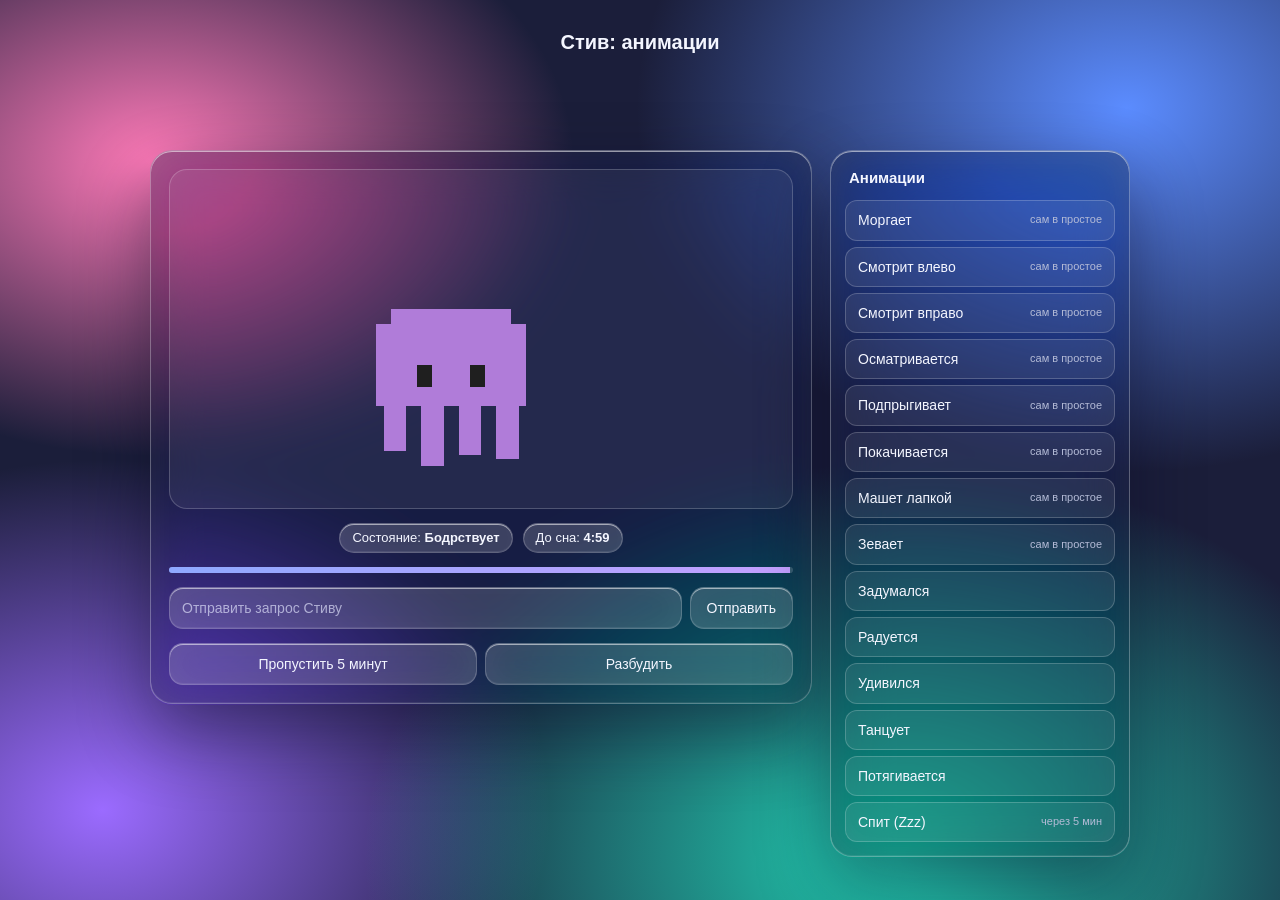
==== mockup/animations.html @ 84d8abc4 "Add Steve animations page (sleep, Zzz, look around, etc.); N/max counters inside fields Co-Authored-" ====
<!doctype html>
<html lang="ru">
<head>
<meta charset="utf-8">
<title>Стив — анимации</title>
<meta name="viewport" content="width=device-width,initial-scale=1">
<style>
  :root{
    --text:#f4f6ff; --muted:#b4bbd6; --accent:#8fa9ff; --accent2:#c4a0ff; --line:rgba(255,255,255,.2);
    --panel:rgba(255,255,255,.08); --panel2:rgba(255,255,255,.14);
    --rim:inset 0 1px 0 rgba(255,255,255,.55), inset 0 -1px 0 rgba(255,255,255,.08), inset 0 0 36px rgba(255,255,255,.05);
  }
  *{box-sizing:border-box;margin:0}
  body{font:14px/1.45 -apple-system,BlinkMacSystemFont,"SF Pro Text",sans-serif;color:var(--text);min-height:100vh;padding:28px 16px;
       display:flex;flex-direction:column;align-items:center;gap:18px;overflow-wrap:break-word;
       background:
         radial-gradient(600px 420px at 12% 18%,#ff7ab8 0,transparent 70%),
         radial-gradient(700px 520px at 88% 12%,#5b8cff 0,transparent 70%),
         radial-gradient(760px 560px at 70% 95%,#22d3b5 0,transparent 70%),
         radial-gradient(640px 500px at 8% 90%,#9b6bff 0,transparent 70%),
         #1b1e3a;background-attachment:fixed}
  h1{font-size:20px}
  .note{color:#e3e6f7;font-size:13px;text-align:center;max-width:720px}
  .layout{width:min(980px,100%);display:grid;grid-template-columns:1fr 300px;gap:18px;align-items:start}
  @media(max-width:860px){.layout{grid-template-columns:1fr}}
  .glass{background:rgba(24,28,52,.4);backdrop-filter:blur(28px) saturate(180%);-webkit-backdrop-filter:blur(28px) saturate(180%);
         border:1px solid rgba(255,255,255,.3);border-radius:22px;box-shadow:0 30px 70px rgba(10,10,40,.45),var(--rim);min-width:0}
  .stage{padding:18px;display:flex;flex-direction:column;align-items:center;gap:14px}
  .scene{width:100%;height:340px;display:grid;place-items:center;border-radius:18px;background:rgba(255,255,255,.06);border:1px solid var(--line);position:relative;overflow:hidden}
  .scene.night{background:rgba(10,12,40,.45)}
  .scene::after{content:"";position:absolute;inset:0;background:rgba(8,10,40,.5);opacity:0;transition:opacity .8s;pointer-events:none}
  .scene.night::after{opacity:1}
  #steve{width:300px;height:315px;cursor:pointer;position:relative;z-index:1;overflow:visible}
  .status{display:flex;gap:10px;align-items:center;flex-wrap:wrap;justify-content:center;font-size:13px}
  .pill{padding:5px 12px;border-radius:999px;background:var(--panel2);border:1px solid var(--line);box-shadow:var(--rim);white-space:nowrap}
  .pill b{font-weight:600}
  .bar{width:100%;height:6px;border-radius:3px;background:rgba(255,255,255,.18);overflow:hidden}
  .bar i{display:block;height:100%;width:100%;background:linear-gradient(90deg,var(--accent),var(--accent2));transition:width .25s linear}
  .req{display:flex;gap:8px;width:100%}
  .req textarea{flex:1;min-width:0;resize:none;height:42px;background:var(--panel2);border:1px solid var(--line);border-radius:14px;box-shadow:var(--rim);
       color:var(--text);font:inherit;padding:10px 12px;line-height:20px;outline:none;scrollbar-width:none}
  .req textarea::placeholder{color:rgba(230,234,255,.65)}
  .btn{height:42px;padding:0 16px;border-radius:14px;background:var(--panel2);color:var(--text);border:1px solid var(--line);box-shadow:var(--rim);
       font:inherit;cursor:pointer;white-space:nowrap;transition:.15s}
  .btn:hover{background:rgba(255,255,255,.3)}
  .row2{display:flex;gap:8px;width:100%;flex-wrap:wrap}
  .row2 .btn{flex:1}
  .list{padding:14px;display:flex;flex-direction:column;gap:6px}
  .list h2{font-size:15px;margin:2px 4px 6px}
  .an{all:unset;box-sizing:border-box;cursor:pointer;padding:9px 12px;border-radius:12px;background:var(--panel);border:1px solid var(--line);
      display:flex;justify-content:space-between;align-items:center;gap:8px;transition:.15s}
  .an:hover{background:var(--panel2)}
  .an.on{border-color:var(--accent);box-shadow:0 0 0 2px rgba(143,169,255,.4)}
  .an small{color:var(--muted);font-size:11px;white-space:nowrap}

  /* ============ Стив: части ============ */
  #steve *{transform-box:fill-box}
  #root{transform-box:view-box}
  #body{transform-box:view-box;transform-origin:64px 104px}
  .eyes{transform-box:view-box}
  .eye{transform-origin:50% 50%;transition:transform .5s steps(3)}
  .leg{transform-origin:50% 0;transition:transform .6s steps(3)}
  .mouth{transform-origin:50% 0;opacity:0}
  .fx{opacity:0}
  .z{opacity:0;transform-origin:50% 100%}
  .sleepy{opacity:0}

  /* постоянное лёгкое покачивание */
  #root{animation:bob 1.8s steps(1,end) infinite}
  @keyframes bob{0%,49%{transform:translateY(0)}50%,100%{transform:translateY(-4px)}}

  /* ============ сон ============ */
  .sleep #root{animation:breathe 3.2s steps(1,end) infinite}
  @keyframes breathe{0%,49%{transform:translateY(9px)}50%,100%{transform:translateY(11px)}}
  .sleep #body{transform:scaleY(.95)}
  .sleep .eye{transform:scaleY(.14)}
  .sleep .leg1{transform:rotate(9deg)}.sleep .leg2{transform:rotate(3deg)}
  .sleep .leg3{transform:rotate(-3deg)}.sleep .leg4{transform:rotate(-9deg)}
  .sleep .z{animation:zfloat 3.6s steps(9,end) infinite}
  .sleep .z2{animation-delay:1.2s}.sleep .z3{animation-delay:2.4s}
  @keyframes zfloat{
    0%{opacity:0;transform:translate(0,0) scale(.55)}
    12%{opacity:1}
    80%{opacity:1}
    100%{opacity:0;transform:translate(34px,-52px) scale(1.5)}
  }

  /* ============ моргание ============ */
  .a-blink .eye{animation:blink .28s steps(1,end) 1}
  @keyframes blink{0%,100%{transform:scaleY(1)}35%,70%{transform:scaleY(.1)}}

  /* ============ взгляд ============ */
  .a-lookl .eyes{animation:lookl 1.8s steps(2,end) 1}
  @keyframes lookl{0%,100%{transform:translate(0,0)}15%,80%{transform:translate(-7px,0)}}
  .a-lookr .eyes{animation:lookr 1.8s steps(2,end) 1}
  @keyframes lookr{0%,100%{transform:translate(0,0)}15%,80%{transform:translate(7px,0)}}
  .a-around .eyes{animation:around 3.6s steps(2,end) 1}
  @keyframes around{
    0%,100%{transform:translate(0,0)}
    10%,28%{transform:translate(-7px,0)}
    38%,56%{transform:translate(7px,0)}
    66%,84%{transform:translate(0,-6px)}
  }

  /* ============ прыжок ============ */
  .a-hop #root{animation:hop 1s steps(1,end) 1}
  .a-hop #body{animation:squash 1s steps(1,end) 1}
  @keyframes hop{0%,100%{transform:translateY(0)}20%{transform:translateY(-10px)}35%{transform:translateY(-22px)}50%{transform:translateY(-10px)}65%,80%{transform:translateY(0)}90%{transform:translateY(-5px)}}
  @keyframes squash{0%,16%{transform:scale(1,1)}17%,19%{transform:scale(1.1,.88)}20%,64%{transform:scale(.95,1.06)}65%,78%{transform:scale(1.1,.88)}79%,100%{transform:scale(1,1)}}

  /* ============ покачивание ============ */
  .a-wiggle #body{animation:wiggle 1.4s steps(1,end) 1}
  @keyframes wiggle{0%,100%{transform:rotate(0)}12%,37%,62%,87%{transform:rotate(-5deg)}25%,50%,75%{transform:rotate(5deg)}}

  /* ============ машет ============ */
  .a-wave .leg4{animation:wave 2.2s steps(1,end) 1}
  .a-wave .eye{transform:scaleY(.55)}
  @keyframes wave{0%,100%{transform:rotate(0)}8%,40%,72%{transform:rotate(-70deg)}24%,56%,88%{transform:rotate(-35deg)}}

  /* ============ зевает ============ */
  .a-yawn #body{animation:yawnbody 2.6s steps(1,end) 1}
  .a-yawn .eye{animation:yawneye 2.6s steps(1,end) 1}
  .a-yawn .mouth{animation:yawnmouth 2.6s steps(1,end) 1}
  @keyframes yawnbody{0%,100%{transform:scale(1,1)}20%{transform:scale(1,1.03)}35%,60%{transform:scale(1.03,1.08)}75%{transform:scale(1,1.02)}}
  @keyframes yawneye{0%,100%{transform:scaleY(1)}20%,80%{transform:scaleY(.15)}}
  @keyframes yawnmouth{0%,18%{opacity:0;transform:scaleY(.3)}20%{opacity:1;transform:scaleY(1.2)}35%,60%{opacity:1;transform:scaleY(3.4)}75%{opacity:1;transform:scaleY(1.2)}85%,100%{opacity:0;transform:scaleY(.3)}}

  /* ============ задумался ============ */
  .a-think .eyes{animation:thinkeyes 2.8s steps(2,end) 1}
  .a-think #body{animation:tilt 2.8s steps(1,end) 1}
  .a-think .dots{opacity:1}
  .a-think .d1{animation:dot 2.8s steps(1,end) 1}
  .a-think .d2{animation:dot2 2.8s steps(1,end) 1}
  .a-think .d3{animation:dot3 2.8s steps(1,end) 1}
  @keyframes thinkeyes{0%,100%{transform:translate(0,0)}12%,88%{transform:translate(-6px,-7px)}}
  @keyframes tilt{0%,100%{transform:rotate(0)}12%,88%{transform:rotate(-3deg)}}
  @keyframes dot{0%,12%{opacity:0}13%,92%{opacity:1}93%,100%{opacity:0}}
  @keyframes dot2{0%,32%{opacity:0}33%,92%{opacity:1}93%,100%{opacity:0}}
  @keyframes dot3{0%,52%{opacity:0}53%,92%{opacity:1}93%,100%{opacity:0}}
  .dots{opacity:0}.dots rect{opacity:0}

  /* ============ радуется ============ */
  .a-happy #root{animation:hop 1s steps(1,end) 2}
  .a-happy #body{animation:squash 1s steps(1,end) 2}
  .a-happy .eye{transform:scaleY(.3)}
  .a-happy .sparks{opacity:1}
  .a-happy .sp{animation:spark .5s steps(1,end) 6}
  .a-happy .sp2{animation-delay:.12s}.a-happy .sp3{animation-delay:.24s}
  @keyframes spark{0%,100%{opacity:0;transform:scale(.6)}30%,70%{opacity:1;transform:scale(1)}}
  .sparks{opacity:0}.sp{transform-origin:50% 50%}

  /* ============ удивился ============ */
  .a-surprise #root{animation:jump 1.8s steps(1,end) 1}
  .a-surprise .eye{transform:scale(1.35)}
  .a-surprise .bang{opacity:1;animation:bang 1.8s steps(1,end) 1}
  .a-surprise .leg1{transform:rotate(-8deg)}.a-surprise .leg4{transform:rotate(8deg)}
  @keyframes jump{0%,100%{transform:translateY(0)}6%{transform:translateY(-12px)}25%{transform:translateY(-4px)}40%,90%{transform:translateY(0)}}
  @keyframes bang{0%{opacity:0}5%,85%{opacity:1}100%{opacity:0}}
  .bang{opacity:0}

  /* ============ танцует ============ */
  .a-dance #root{animation:dance 0.8s steps(1,end) 4}
  .a-dance #body{animation:sway 0.8s steps(1,end) 4}
  .a-dance .leg1,.a-dance .leg3{animation:legA .8s steps(1,end) 4}
  .a-dance .leg2,.a-dance .leg4{animation:legB .8s steps(1,end) 4}
  .a-dance .notes{opacity:1}
  .a-dance .n1{animation:note 1.6s steps(8,end) 2}
  .a-dance .n2{animation:note 1.6s steps(8,end) 2 .8s}
  @keyframes dance{0%,100%{transform:translateY(0)}25%,75%{transform:translateY(-8px)}50%{transform:translateY(0)}}
  @keyframes sway{0%,100%{transform:rotate(-5deg)}50%{transform:rotate(5deg)}}
  @keyframes legA{0%,100%{transform:rotate(14deg)}50%{transform:rotate(-14deg)}}
  @keyframes legB{0%,100%{transform:rotate(-14deg)}50%{transform:rotate(14deg)}}
  @keyframes note{0%{opacity:0;transform:translate(0,0)}15%{opacity:1}85%{opacity:1}100%{opacity:0;transform:translate(16px,-44px)}}
  .notes{opacity:0}.note{opacity:0}

  /* ============ потягивается (пробуждение) ============ */
  .a-stretch #body{animation:stretch 2.2s steps(1,end) 1}
  .a-stretch .mouth{animation:smallyawn 2.2s steps(1,end) 1}
  .a-stretch .leg1{animation:legspread 2.2s steps(1,end) 1}
  .a-stretch .leg4{animation:legspread2 2.2s steps(1,end) 1}
  @keyframes stretch{0%,100%{transform:scale(1,1)}10%,45%{transform:scale(.9,1.16)}55%{transform:scale(1.06,.96)}70%{transform:scale(1,1)}}
  @keyframes smallyawn{0%,40%{opacity:0;transform:scaleY(.3)}45%,65%{opacity:1;transform:scaleY(2.2)}70%,100%{opacity:0}}
  @keyframes legspread{0%,100%{transform:rotate(0)}12%,45%{transform:rotate(-16deg)}}
  @keyframes legspread2{0%,100%{transform:rotate(0)}12%,45%{transform:rotate(16deg)}}

  .zz{transform:scale(1.7);transform-origin:0 100%}
  @media(prefers-reduced-motion:reduce){#root,.sleep #root{animation:none}.sleep .z{animation:none;opacity:.8}}
</style>
</head>
<body>
<h1>Стив: анимации</h1>
<p class="note">Если к Стиву нет запросов 5 минут, он засыпает: закрывает глаза, дышит и пускает буквы Z. Пока бодрствует, он сам иногда моргает,
смотрит по сторонам, подпрыгивает, машет и зевает. Любой запрос будит его. Справа можно запустить каждую анимацию вручную.</p>

<div class="layout">
  <section class="glass stage">
    <div class="scene" id="scene">
      <svg id="steve" viewBox="0 -48 160 168" xmlns="http://www.w3.org/2000/svg" shape-rendering="crispEdges" role="img" aria-label="Стив">
        <g id="root">
          <g id="body">
            <g fill="#B07CD9">
              <rect x="32" y="20" width="64" height="8"/>
              <rect x="24" y="28" width="80" height="44"/>
              <rect class="leg leg1" x="28" y="72" width="12" height="24"/>
              <rect class="leg leg2" x="48" y="72" width="12" height="32"/>
              <rect class="leg leg3" x="68" y="72" width="12" height="26"/>
              <rect class="leg leg4" x="88" y="72" width="12" height="28"/>
            </g>
            <g class="eyes" fill="#1F1F1F">
              <rect class="eye" x="46" y="50" width="8" height="12"/>
              <rect class="eye" x="74" y="50" width="8" height="12"/>
            </g>
            <rect class="mouth" x="58" y="64" width="12" height="4" fill="#1F1F1F"/>
          </g>
        </g>

        <!-- эффекты -->
        <g class="fx" style="opacity:1">
          <!-- Z: пиксельные буквы -->
          <g transform="translate(92 14)"><g class="z z1" fill="#E8DAFF"><g class="zz"><rect x="0" y="0" width="10" height="2"/><rect x="6" y="2" width="2" height="2"/><rect x="4" y="4" width="2" height="2"/><rect x="2" y="6" width="2" height="2"/><rect x="0" y="8" width="10" height="2"/></g></g></g>
          <g transform="translate(92 14)"><g class="z z2" fill="#E8DAFF"><g class="zz"><rect x="0" y="0" width="10" height="2"/><rect x="6" y="2" width="2" height="2"/><rect x="4" y="4" width="2" height="2"/><rect x="2" y="6" width="2" height="2"/><rect x="0" y="8" width="10" height="2"/></g></g></g>
          <g transform="translate(92 14)"><g class="z z3" fill="#E8DAFF"><g class="zz"><rect x="0" y="0" width="10" height="2"/><rect x="6" y="2" width="2" height="2"/><rect x="4" y="4" width="2" height="2"/><rect x="2" y="6" width="2" height="2"/><rect x="0" y="8" width="10" height="2"/></g></g></g>

          <!-- мысли -->
          <g class="dots" fill="#F4F6FF">
            <rect class="d1" x="100" y="10" width="4" height="4"/>
            <rect class="d2" x="108" y="0" width="6" height="6"/>
            <rect class="d3" x="118" y="-14" width="10" height="10"/>
          </g>

          <!-- восклицательный знак -->
          <g class="bang" fill="#FFD95A">
            <rect x="61" y="-22" width="6" height="16"/>
            <rect x="61" y="-2" width="6" height="6"/>
          </g>

          <!-- искры радости -->
          <g class="sparks" fill="#FFF3A8">
            <g class="sp sp1"><rect x="16" y="22" width="2" height="8"/><rect x="13" y="25" width="8" height="2"/></g>
            <g class="sp sp2"><rect x="110" y="14" width="2" height="8"/><rect x="107" y="17" width="8" height="2"/></g>
            <g class="sp sp3"><rect x="114" y="52" width="2" height="6"/><rect x="112" y="54" width="6" height="2"/></g>
          </g>

          <!-- ноты -->
          <g class="notes" fill="#F4F6FF">
            <g transform="translate(104 20)"><g class="note n1"><rect x="0" y="8" width="6" height="6"/><rect x="4" y="0" width="2" height="10"/><rect x="4" y="0" width="8" height="2"/></g></g>
            <g transform="translate(14 24)"><g class="note n2"><rect x="0" y="8" width="6" height="6"/><rect x="4" y="0" width="2" height="10"/><rect x="4" y="0" width="8" height="2"/></g></g>
          </g>
        </g>
      </svg>
    </div>

    <div class="status">
      <span class="pill">Состояние: <b id="st">Бодрствует</b></span>
      <span class="pill">До сна: <b id="timer">5:00</b></span>
    </div>
    <div class="bar"><i id="bar"></i></div>

    <form class="req" id="form">
      <textarea id="inp" placeholder="Отправить запрос Стиву" rows="1"></textarea>
      <button class="btn" type="submit">Отправить</button>
    </form>
    <div class="row2">
      <button class="btn" type="button" id="sleepNow">Пропустить 5 минут</button>
      <button class="btn" type="button" id="wakeNow">Разбудить</button>
    </div>
  </section>

  <aside class="glass list" id="list"><h2>Анимации</h2></aside>
</div>

<script>
const $=s=>document.querySelector(s), $$=s=>[...document.querySelectorAll(s)];
const steve=$('#steve'), scene=$('#scene');

// ---- каталог анимаций: id, название, длительность (мс), играет ли сам в простое ----
const ANIMS=[
  {id:'blink',   n:'Моргает',          ms:300,  auto:true},
  {id:'lookl',   n:'Смотрит влево',    ms:1800, auto:true},
  {id:'lookr',   n:'Смотрит вправо',   ms:1800, auto:true},
  {id:'around',  n:'Осматривается',    ms:3600, auto:true},
  {id:'hop',     n:'Подпрыгивает',     ms:1000, auto:true},
  {id:'wiggle',  n:'Покачивается',     ms:1400, auto:true},
  {id:'wave',    n:'Машет лапкой',     ms:2200, auto:true},
  {id:'yawn',    n:'Зевает',           ms:2600, auto:true},
  {id:'think',   n:'Задумался',        ms:2800},
  {id:'happy',   n:'Радуется',         ms:2000},
  {id:'surprise',n:'Удивился',         ms:1800},
  {id:'dance',   n:'Танцует',          ms:3200},
  {id:'stretch', n:'Потягивается',     ms:2200},
  {id:'sleep',   n:'Спит (Zzz)',       ms:0}
];
const NAMES=Object.fromEntries(ANIMS.map(a=>[a.id,a.n]));
const SLEEP_AFTER=5*60;          // секунд без запросов
let left=SLEEP_AFTER, sleeping=false, current=null, curTimer=null;

// ---- список справа ----
$('#list').insertAdjacentHTML('beforeend',ANIMS.map(a=>
  `<button class="an" type="button" data-a="${a.id}"><span>${a.n}</span><small>${a.id==='sleep'?'через 5 мин':a.auto?'сам в простое':''}</small></button>`).join(''));

function setStatus(){
  $('#st').textContent=sleeping?'Спит':(current?NAMES[current]:'Бодрствует');
  $$('.an').forEach(b=>b.classList.toggle('on',b.dataset.a===(sleeping?'sleep':current)));
}
function clearAnim(){
  clearTimeout(curTimer);
  [...steve.classList].filter(c=>c.startsWith('a-')).forEach(c=>steve.classList.remove(c));
  current=null;
}
function play(id){
  if(id==='sleep'){fallAsleep();return}
  if(sleeping)wakeUp(false);
  clearAnim();
  void steve.getBoundingClientRect();           // перезапуск CSS-анимации
  steve.classList.add('a-'+id);current=id;setStatus();
  const a=ANIMS.find(x=>x.id===id);
  curTimer=setTimeout(()=>{clearAnim();setStatus()},a.ms+60);
}
function fallAsleep(){
  clearAnim();
  steve.classList.add('sleep');scene.classList.add('night');sleeping=true;left=0;setStatus();render();
}
function wakeUp(withStretch=true){
  if(!sleeping)return;
  steve.classList.remove('sleep');scene.classList.remove('night');sleeping=false;
  left=SLEEP_AFTER;
  if(withStretch)play('stretch');else setStatus();
}
// запрос = сброс таймера сна
function activity(){
  if(sleeping)wakeUp(true);
  left=SLEEP_AFTER;render();
}
function render(){
  const s=Math.max(0,Math.ceil(left));
  $('#timer').textContent=sleeping?'спит':`${Math.floor(s/60)}:${String(s%60).padStart(2,'0')}`;
  $('#bar').style.width=(sleeping?0:left/SLEEP_AFTER*100)+'%';
}

// ---- обратный отсчёт до сна ----
setInterval(()=>{
  if(sleeping)return;
  left-=0.25;
  if(left<=0){fallAsleep();return}
  render();
},250);

// ---- сам в простое: случайные занятия каждые несколько секунд ----
const AUTO=ANIMS.filter(a=>a.auto).map(a=>a.id);
const WEIGHT={blink:4,lookl:2,lookr:2,around:2,hop:2,wiggle:2,wave:1,yawn:1};
function pick(){
  const bag=AUTO.flatMap(id=>Array(WEIGHT[id]||1).fill(id));
  return bag[Math.floor(Math.random()*bag.length)];
}
(function director(){
  setTimeout(()=>{
    if(!sleeping&&!current){
      // после 4 минут простоя чаще зевает: скоро спать
      const id=left<60&&Math.random()<.5?'yawn':pick();
      play(id);
    }
    director();
  },2200+Math.random()*3200);
})();

// ---- управление ----
$('#list').addEventListener('click',e=>{
  const b=e.target.closest('.an');if(!b)return;
  const id=b.dataset.a;
  if(id==='sleep'){fallAsleep()}else{if(sleeping)wakeUp(false);left=SLEEP_AFTER;render();play(id)}
});
steve.addEventListener('click',()=>{ if(sleeping){activity()}else{activity();play('surprise')} });
$('#sleepNow').onclick=()=>fallAsleep();
$('#wakeNow').onclick=()=>activity();
const inp=$('#inp');
inp.addEventListener('keydown',e=>{if(e.key==='Enter'&&!e.shiftKey&&!e.isComposing){e.preventDefault();$('#form').requestSubmit()}});
$('#form').onsubmit=e=>{
  e.preventDefault();
  if(!inp.value.trim())return;
  inp.value='';
  const wasSleeping=sleeping;
  activity();
  // запрос: проснулся, подумал, обрадовался
  setTimeout(()=>play('think'),wasSleeping?2300:0);
  setTimeout(()=>play('happy'),(wasSleeping?2300:0)+2900);
};
render();setStatus();
</script>
</body>
</html>
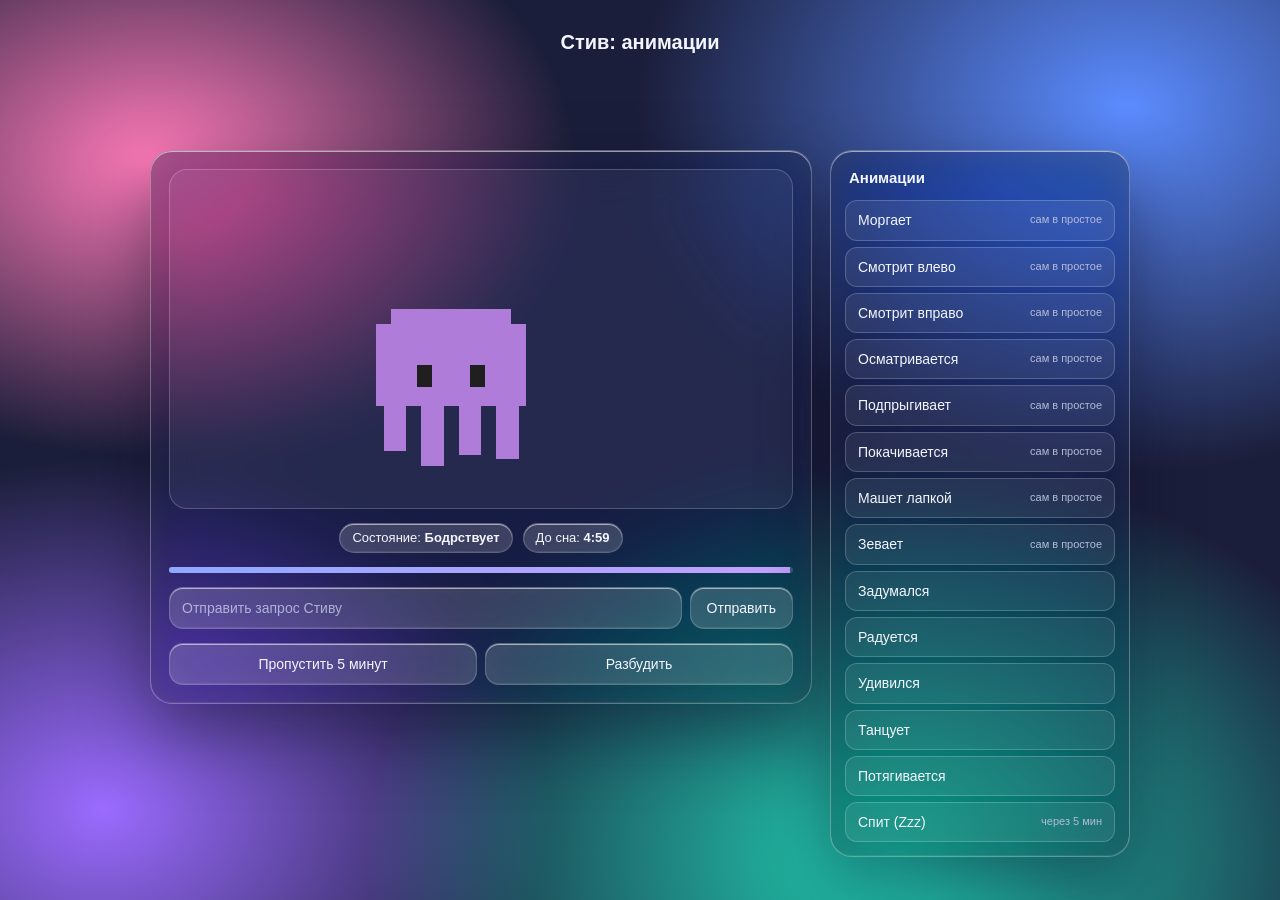
==== commit dcfaf04b: "Idle animations once per 40s; blinking every 3-6s on its own timer Co-Authored-By: Claude Sonnet 5.5" ====
--- a/mockup/animations.html
+++ b/mockup/animations.html
@@ -345,8 +345,15 @@
   render();
 },250);
 
+// моргает чаще остальных анимаций: примерно раз в 3-6 секунд
+let BLINK_EVERY=3000,BLINK_RANGE=3000;
+(function blinker(){
+  setTimeout(()=>{ if(!sleeping&&!current)play('blink'); blinker(); },BLINK_EVERY+Math.random()*BLINK_RANGE);
+})();
+// анимации в простое: раз в 40 секунд (для проверки: ?idle=5, секунд)
+let IDLE_EVERY=(+new URLSearchParams(location.search).get('idle')||40)*1000;
 // ---- сам в простое: случайные занятия каждые несколько секунд ----
-const AUTO=ANIMS.filter(a=>a.auto).map(a=>a.id);
+const AUTO=ANIMS.filter(a=>a.auto&&a.id!=='blink').map(a=>a.id);   // моргание идёт отдельным, более частым таймером
 const WEIGHT={blink:4,lookl:2,lookr:2,around:2,hop:2,wiggle:2,wave:1,yawn:1};
 function pick(){
   const bag=AUTO.flatMap(id=>Array(WEIGHT[id]||1).fill(id));
@@ -360,7 +367,7 @@
       play(id);
     }
     director();
-  },2200+Math.random()*3200);
+  },IDLE_EVERY);
 })();
 
 // ---- управление ----
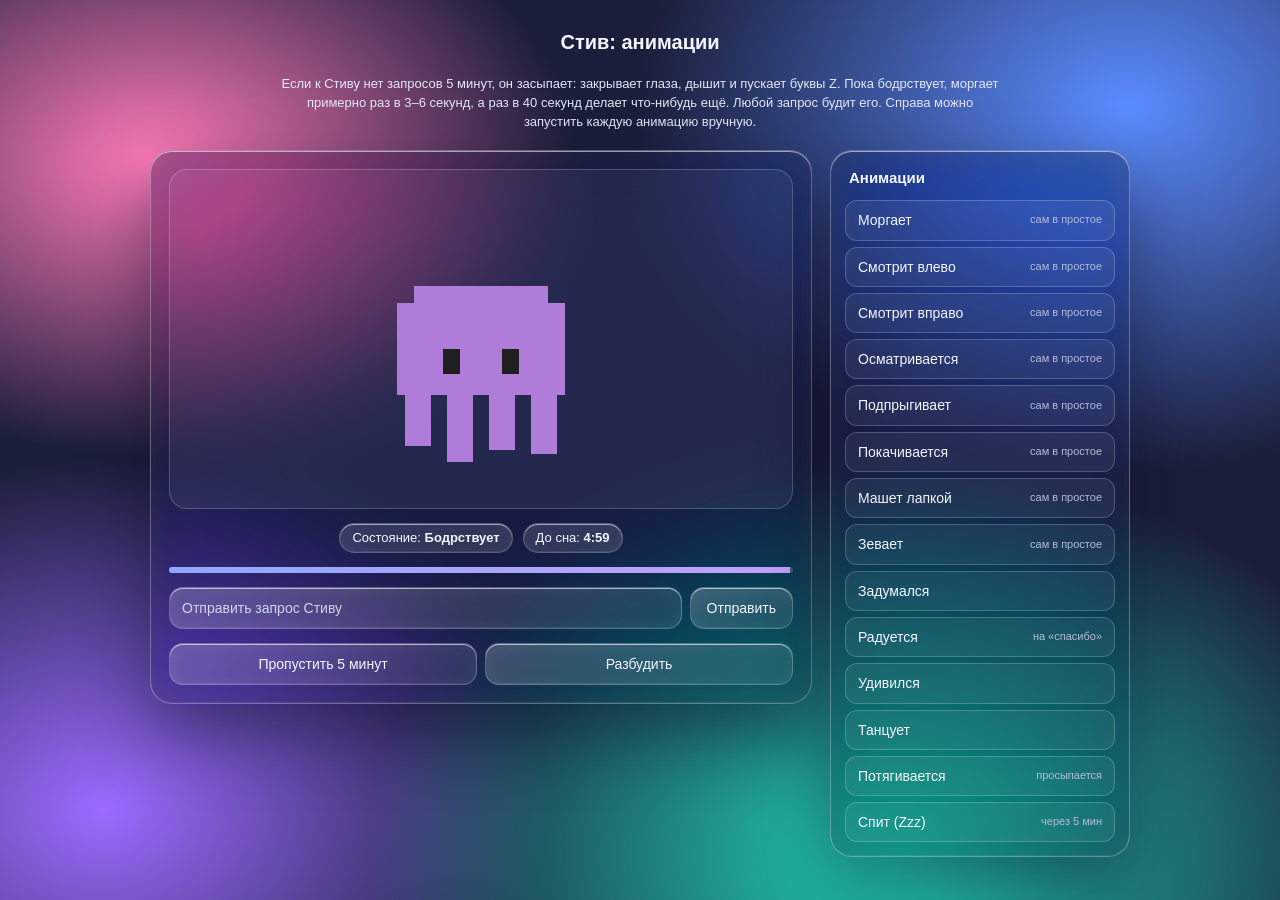
==== commit 3cc25916: "Refactor mockup into modules; working window chrome (drag, resize, close, minimize, zoom, Dock); own" ====
--- a/mockup/animations.html
+++ b/mockup/animations.html
@@ -1,397 +1,56 @@
 <!doctype html>
 <html lang="ru">
 <head>
-<meta charset="utf-8">
-<title>Стив — анимации</title>
-<meta name="viewport" content="width=device-width,initial-scale=1">
-<style>
-  :root{
-    --text:#f4f6ff; --muted:#b4bbd6; --accent:#8fa9ff; --accent2:#c4a0ff; --line:rgba(255,255,255,.2);
-    --panel:rgba(255,255,255,.08); --panel2:rgba(255,255,255,.14);
-    --rim:inset 0 1px 0 rgba(255,255,255,.55), inset 0 -1px 0 rgba(255,255,255,.08), inset 0 0 36px rgba(255,255,255,.05);
-  }
-  *{box-sizing:border-box;margin:0}
-  body{font:14px/1.45 -apple-system,BlinkMacSystemFont,"SF Pro Text",sans-serif;color:var(--text);min-height:100vh;padding:28px 16px;
-       display:flex;flex-direction:column;align-items:center;gap:18px;overflow-wrap:break-word;
-       background:
-         radial-gradient(600px 420px at 12% 18%,#ff7ab8 0,transparent 70%),
-         radial-gradient(700px 520px at 88% 12%,#5b8cff 0,transparent 70%),
-         radial-gradient(760px 560px at 70% 95%,#22d3b5 0,transparent 70%),
-         radial-gradient(640px 500px at 8% 90%,#9b6bff 0,transparent 70%),
-         #1b1e3a;background-attachment:fixed}
-  h1{font-size:20px}
-  .note{color:#e3e6f7;font-size:13px;text-align:center;max-width:720px}
-  .layout{width:min(980px,100%);display:grid;grid-template-columns:1fr 300px;gap:18px;align-items:start}
-  @media(max-width:860px){.layout{grid-template-columns:1fr}}
-  .glass{background:rgba(24,28,52,.4);backdrop-filter:blur(28px) saturate(180%);-webkit-backdrop-filter:blur(28px) saturate(180%);
-         border:1px solid rgba(255,255,255,.3);border-radius:22px;box-shadow:0 30px 70px rgba(10,10,40,.45),var(--rim);min-width:0}
-  .stage{padding:18px;display:flex;flex-direction:column;align-items:center;gap:14px}
-  .scene{width:100%;height:340px;display:grid;place-items:center;border-radius:18px;background:rgba(255,255,255,.06);border:1px solid var(--line);position:relative;overflow:hidden}
-  .scene.night{background:rgba(10,12,40,.45)}
-  .scene::after{content:"";position:absolute;inset:0;background:rgba(8,10,40,.5);opacity:0;transition:opacity .8s;pointer-events:none}
-  .scene.night::after{opacity:1}
-  #steve{width:300px;height:315px;cursor:pointer;position:relative;z-index:1;overflow:visible}
-  .status{display:flex;gap:10px;align-items:center;flex-wrap:wrap;justify-content:center;font-size:13px}
-  .pill{padding:5px 12px;border-radius:999px;background:var(--panel2);border:1px solid var(--line);box-shadow:var(--rim);white-space:nowrap}
-  .pill b{font-weight:600}
-  .bar{width:100%;height:6px;border-radius:3px;background:rgba(255,255,255,.18);overflow:hidden}
-  .bar i{display:block;height:100%;width:100%;background:linear-gradient(90deg,var(--accent),var(--accent2));transition:width .25s linear}
-  .req{display:flex;gap:8px;width:100%}
-  .req textarea{flex:1;min-width:0;resize:none;height:42px;background:var(--panel2);border:1px solid var(--line);border-radius:14px;box-shadow:var(--rim);
-       color:var(--text);font:inherit;padding:10px 12px;line-height:20px;outline:none;scrollbar-width:none}
-  .req textarea::placeholder{color:rgba(230,234,255,.65)}
-  .btn{height:42px;padding:0 16px;border-radius:14px;background:var(--panel2);color:var(--text);border:1px solid var(--line);box-shadow:var(--rim);
-       font:inherit;cursor:pointer;white-space:nowrap;transition:.15s}
-  .btn:hover{background:rgba(255,255,255,.3)}
-  .row2{display:flex;gap:8px;width:100%;flex-wrap:wrap}
-  .row2 .btn{flex:1}
-  .list{padding:14px;display:flex;flex-direction:column;gap:6px}
-  .list h2{font-size:15px;margin:2px 4px 6px}
-  .an{all:unset;box-sizing:border-box;cursor:pointer;padding:9px 12px;border-radius:12px;background:var(--panel);border:1px solid var(--line);
-      display:flex;justify-content:space-between;align-items:center;gap:8px;transition:.15s}
-  .an:hover{background:var(--panel2)}
-  .an.on{border-color:var(--accent);box-shadow:0 0 0 2px rgba(143,169,255,.4)}
-  .an small{color:var(--muted);font-size:11px;white-space:nowrap}
+  <meta charset="utf-8">
+  <meta name="viewport" content="width=device-width, initial-scale=1">
+  <title>Стив — анимации</title>
 
-  /* ============ Стив: части ============ */
-  #steve *{transform-box:fill-box}
-  #root{transform-box:view-box}
-  #body{transform-box:view-box;transform-origin:64px 104px}
-  .eyes{transform-box:view-box}
-  .eye{transform-origin:50% 50%;transition:transform .5s steps(3)}
-  .leg{transform-origin:50% 0;transition:transform .6s steps(3)}
-  .mouth{transform-origin:50% 0;opacity:0}
-  .fx{opacity:0}
-  .z{opacity:0;transform-origin:50% 100%}
-  .sleepy{opacity:0}
-
-  /* постоянное лёгкое покачивание */
-  #root{animation:bob 1.8s steps(1,end) infinite}
-  @keyframes bob{0%,49%{transform:translateY(0)}50%,100%{transform:translateY(-4px)}}
-
-  /* ============ сон ============ */
-  .sleep #root{animation:breathe 3.2s steps(1,end) infinite}
-  @keyframes breathe{0%,49%{transform:translateY(9px)}50%,100%{transform:translateY(11px)}}
-  .sleep #body{transform:scaleY(.95)}
-  .sleep .eye{transform:scaleY(.14)}
-  .sleep .leg1{transform:rotate(9deg)}.sleep .leg2{transform:rotate(3deg)}
-  .sleep .leg3{transform:rotate(-3deg)}.sleep .leg4{transform:rotate(-9deg)}
-  .sleep .z{animation:zfloat 3.6s steps(9,end) infinite}
-  .sleep .z2{animation-delay:1.2s}.sleep .z3{animation-delay:2.4s}
-  @keyframes zfloat{
-    0%{opacity:0;transform:translate(0,0) scale(.55)}
-    12%{opacity:1}
-    80%{opacity:1}
-    100%{opacity:0;transform:translate(34px,-52px) scale(1.5)}
-  }
-
-  /* ============ моргание ============ */
-  .a-blink .eye{animation:blink .28s steps(1,end) 1}
-  @keyframes blink{0%,100%{transform:scaleY(1)}35%,70%{transform:scaleY(.1)}}
-
-  /* ============ взгляд ============ */
-  .a-lookl .eyes{animation:lookl 1.8s steps(2,end) 1}
-  @keyframes lookl{0%,100%{transform:translate(0,0)}15%,80%{transform:translate(-7px,0)}}
-  .a-lookr .eyes{animation:lookr 1.8s steps(2,end) 1}
-  @keyframes lookr{0%,100%{transform:translate(0,0)}15%,80%{transform:translate(7px,0)}}
-  .a-around .eyes{animation:around 3.6s steps(2,end) 1}
-  @keyframes around{
-    0%,100%{transform:translate(0,0)}
-    10%,28%{transform:translate(-7px,0)}
-    38%,56%{transform:translate(7px,0)}
-    66%,84%{transform:translate(0,-6px)}
-  }
-
-  /* ============ прыжок ============ */
-  .a-hop #root{animation:hop 1s steps(1,end) 1}
-  .a-hop #body{animation:squash 1s steps(1,end) 1}
-  @keyframes hop{0%,100%{transform:translateY(0)}20%{transform:translateY(-10px)}35%{transform:translateY(-22px)}50%{transform:translateY(-10px)}65%,80%{transform:translateY(0)}90%{transform:translateY(-5px)}}
-  @keyframes squash{0%,16%{transform:scale(1,1)}17%,19%{transform:scale(1.1,.88)}20%,64%{transform:scale(.95,1.06)}65%,78%{transform:scale(1.1,.88)}79%,100%{transform:scale(1,1)}}
-
-  /* ============ покачивание ============ */
-  .a-wiggle #body{animation:wiggle 1.4s steps(1,end) 1}
-  @keyframes wiggle{0%,100%{transform:rotate(0)}12%,37%,62%,87%{transform:rotate(-5deg)}25%,50%,75%{transform:rotate(5deg)}}
-
-  /* ============ машет ============ */
-  .a-wave .leg4{animation:wave 2.2s steps(1,end) 1}
-  .a-wave .eye{transform:scaleY(.55)}
-  @keyframes wave{0%,100%{transform:rotate(0)}8%,40%,72%{transform:rotate(-70deg)}24%,56%,88%{transform:rotate(-35deg)}}
-
-  /* ============ зевает ============ */
-  .a-yawn #body{animation:yawnbody 2.6s steps(1,end) 1}
-  .a-yawn .eye{animation:yawneye 2.6s steps(1,end) 1}
-  .a-yawn .mouth{animation:yawnmouth 2.6s steps(1,end) 1}
-  @keyframes yawnbody{0%,100%{transform:scale(1,1)}20%{transform:scale(1,1.03)}35%,60%{transform:scale(1.03,1.08)}75%{transform:scale(1,1.02)}}
-  @keyframes yawneye{0%,100%{transform:scaleY(1)}20%,80%{transform:scaleY(.15)}}
-  @keyframes yawnmouth{0%,18%{opacity:0;transform:scaleY(.3)}20%{opacity:1;transform:scaleY(1.2)}35%,60%{opacity:1;transform:scaleY(3.4)}75%{opacity:1;transform:scaleY(1.2)}85%,100%{opacity:0;transform:scaleY(.3)}}
-
-  /* ============ задумался ============ */
-  .a-think .eyes{animation:thinkeyes 2.8s steps(2,end) 1}
-  .a-think #body{animation:tilt 2.8s steps(1,end) 1}
-  .a-think .dots{opacity:1}
-  .a-think .d1{animation:dot 2.8s steps(1,end) 1}
-  .a-think .d2{animation:dot2 2.8s steps(1,end) 1}
-  .a-think .d3{animation:dot3 2.8s steps(1,end) 1}
-  @keyframes thinkeyes{0%,100%{transform:translate(0,0)}12%,88%{transform:translate(-6px,-7px)}}
-  @keyframes tilt{0%,100%{transform:rotate(0)}12%,88%{transform:rotate(-3deg)}}
-  @keyframes dot{0%,12%{opacity:0}13%,92%{opacity:1}93%,100%{opacity:0}}
-  @keyframes dot2{0%,32%{opacity:0}33%,92%{opacity:1}93%,100%{opacity:0}}
-  @keyframes dot3{0%,52%{opacity:0}53%,92%{opacity:1}93%,100%{opacity:0}}
-  .dots{opacity:0}.dots rect{opacity:0}
-
-  /* ============ радуется ============ */
-  .a-happy #root{animation:hop 1s steps(1,end) 2}
-  .a-happy #body{animation:squash 1s steps(1,end) 2}
-  .a-happy .eye{transform:scaleY(.3)}
-  .a-happy .sparks{opacity:1}
-  .a-happy .sp{animation:spark .5s steps(1,end) 6}
-  .a-happy .sp2{animation-delay:.12s}.a-happy .sp3{animation-delay:.24s}
-  @keyframes spark{0%,100%{opacity:0;transform:scale(.6)}30%,70%{opacity:1;transform:scale(1)}}
-  .sparks{opacity:0}.sp{transform-origin:50% 50%}
-
-  /* ============ удивился ============ */
-  .a-surprise #root{animation:jump 1.8s steps(1,end) 1}
-  .a-surprise .eye{transform:scale(1.35)}
-  .a-surprise .bang{opacity:1;animation:bang 1.8s steps(1,end) 1}
-  .a-surprise .leg1{transform:rotate(-8deg)}.a-surprise .leg4{transform:rotate(8deg)}
-  @keyframes jump{0%,100%{transform:translateY(0)}6%{transform:translateY(-12px)}25%{transform:translateY(-4px)}40%,90%{transform:translateY(0)}}
-  @keyframes bang{0%{opacity:0}5%,85%{opacity:1}100%{opacity:0}}
-  .bang{opacity:0}
-
-  /* ============ танцует ============ */
-  .a-dance #root{animation:dance 0.8s steps(1,end) 4}
-  .a-dance #body{animation:sway 0.8s steps(1,end) 4}
-  .a-dance .leg1,.a-dance .leg3{animation:legA .8s steps(1,end) 4}
-  .a-dance .leg2,.a-dance .leg4{animation:legB .8s steps(1,end) 4}
-  .a-dance .notes{opacity:1}
-  .a-dance .n1{animation:note 1.6s steps(8,end) 2}
-  .a-dance .n2{animation:note 1.6s steps(8,end) 2 .8s}
-  @keyframes dance{0%,100%{transform:translateY(0)}25%,75%{transform:translateY(-8px)}50%{transform:translateY(0)}}
-  @keyframes sway{0%,100%{transform:rotate(-5deg)}50%{transform:rotate(5deg)}}
-  @keyframes legA{0%,100%{transform:rotate(14deg)}50%{transform:rotate(-14deg)}}
-  @keyframes legB{0%,100%{transform:rotate(-14deg)}50%{transform:rotate(14deg)}}
-  @keyframes note{0%{opacity:0;transform:translate(0,0)}15%{opacity:1}85%{opacity:1}100%{opacity:0;transform:translate(16px,-44px)}}
-  .notes{opacity:0}.note{opacity:0}
-
-  /* ============ потягивается (пробуждение) ============ */
-  .a-stretch #body{animation:stretch 2.2s steps(1,end) 1}
-  .a-stretch .mouth{animation:smallyawn 2.2s steps(1,end) 1}
-  .a-stretch .leg1{animation:legspread 2.2s steps(1,end) 1}
-  .a-stretch .leg4{animation:legspread2 2.2s steps(1,end) 1}
-  @keyframes stretch{0%,100%{transform:scale(1,1)}10%,45%{transform:scale(.9,1.16)}55%{transform:scale(1.06,.96)}70%{transform:scale(1,1)}}
-  @keyframes smallyawn{0%,40%{opacity:0;transform:scaleY(.3)}45%,65%{opacity:1;transform:scaleY(2.2)}70%,100%{opacity:0}}
-  @keyframes legspread{0%,100%{transform:rotate(0)}12%,45%{transform:rotate(-16deg)}}
-  @keyframes legspread2{0%,100%{transform:rotate(0)}12%,45%{transform:rotate(16deg)}}
-
-  .zz{transform:scale(1.7);transform-origin:0 100%}
-  @media(prefers-reduced-motion:reduce){#root,.sleep #root{animation:none}.sleep .z{animation:none;opacity:.8}}
-</style>
+  <link rel="stylesheet" href="styles/tokens.css">
+  <link rel="stylesheet" href="styles/base.css">
+  <link rel="stylesheet" href="styles/glass.css">
+  <link rel="stylesheet" href="styles/controls.css">
+  <link rel="stylesheet" href="styles/chat.css">
+  <link rel="stylesheet" href="styles/steve.css">
+  <link rel="stylesheet" href="styles/animations.css">
 </head>
 <body>
-<h1>Стив: анимации</h1>
-<p class="note">Если к Стиву нет запросов 5 минут, он засыпает: закрывает глаза, дышит и пускает буквы Z. Пока бодрствует, он сам иногда моргает,
-смотрит по сторонам, подпрыгивает, машет и зевает. Любой запрос будит его. Справа можно запустить каждую анимацию вручную.</p>
+  <main class="gallery scroll-y">
+    <h1 class="gallery-title">Стив: анимации</h1>
+    <p class="gallery-note">
+      Если к Стиву нет запросов 5 минут, он засыпает: закрывает глаза, дышит и пускает буквы Z.
+      Пока бодрствует, моргает примерно раз в 3–6 секунд, а раз в 40 секунд делает что-нибудь ещё.
+      Любой запрос будит его. Справа можно запустить каждую анимацию вручную.
+    </p>
 
-<div class="layout">
-  <section class="glass stage">
-    <div class="scene" id="scene">
-      <svg id="steve" viewBox="0 -48 160 168" xmlns="http://www.w3.org/2000/svg" shape-rendering="crispEdges" role="img" aria-label="Стив">
-        <g id="root">
-          <g id="body">
-            <g fill="#B07CD9">
-              <rect x="32" y="20" width="64" height="8"/>
-              <rect x="24" y="28" width="80" height="44"/>
-              <rect class="leg leg1" x="28" y="72" width="12" height="24"/>
-              <rect class="leg leg2" x="48" y="72" width="12" height="32"/>
-              <rect class="leg leg3" x="68" y="72" width="12" height="26"/>
-              <rect class="leg leg4" x="88" y="72" width="12" height="28"/>
-            </g>
-            <g class="eyes" fill="#1F1F1F">
-              <rect class="eye" x="46" y="50" width="8" height="12"/>
-              <rect class="eye" x="74" y="50" width="8" height="12"/>
-            </g>
-            <rect class="mouth" x="58" y="64" width="12" height="4" fill="#1F1F1F"/>
-          </g>
-        </g>
+    <div class="gallery-layout">
+      <section class="glass stage">
+        <div class="scene" id="scene"><div class="stage-character" id="stage-character"></div></div>
 
-        <!-- эффекты -->
-        <g class="fx" style="opacity:1">
-          <!-- Z: пиксельные буквы -->
-          <g transform="translate(92 14)"><g class="z z1" fill="#E8DAFF"><g class="zz"><rect x="0" y="0" width="10" height="2"/><rect x="6" y="2" width="2" height="2"/><rect x="4" y="4" width="2" height="2"/><rect x="2" y="6" width="2" height="2"/><rect x="0" y="8" width="10" height="2"/></g></g></g>
-          <g transform="translate(92 14)"><g class="z z2" fill="#E8DAFF"><g class="zz"><rect x="0" y="0" width="10" height="2"/><rect x="6" y="2" width="2" height="2"/><rect x="4" y="4" width="2" height="2"/><rect x="2" y="6" width="2" height="2"/><rect x="0" y="8" width="10" height="2"/></g></g></g>
-          <g transform="translate(92 14)"><g class="z z3" fill="#E8DAFF"><g class="zz"><rect x="0" y="0" width="10" height="2"/><rect x="6" y="2" width="2" height="2"/><rect x="4" y="4" width="2" height="2"/><rect x="2" y="6" width="2" height="2"/><rect x="0" y="8" width="10" height="2"/></g></g></g>
+        <div class="stage-status">
+          <span class="pill">Состояние: <b id="state-name">Бодрствует</b></span>
+          <span class="pill">До сна: <b id="sleep-timer">5:00</b></span>
+        </div>
+        <div class="progress"><i id="sleep-progress"></i></div>
 
-          <!-- мысли -->
-          <g class="dots" fill="#F4F6FF">
-            <rect class="d1" x="100" y="10" width="4" height="4"/>
-            <rect class="d2" x="108" y="0" width="6" height="6"/>
-            <rect class="d3" x="118" y="-14" width="10" height="10"/>
-          </g>
+        <form class="stage-form" id="request-form">
+          <textarea class="composer-input" id="request-input" rows="1" placeholder="Отправить запрос Стиву"></textarea>
+          <button class="btn btn--glass" type="submit">Отправить</button>
+        </form>
+        <div class="stage-actions">
+          <button class="btn btn--glass" id="sleep-now" type="button">Пропустить 5 минут</button>
+          <button class="btn btn--glass" id="wake-now" type="button">Разбудить</button>
+        </div>
+      </section>
 
-          <!-- восклицательный знак -->
-          <g class="bang" fill="#FFD95A">
-            <rect x="61" y="-22" width="6" height="16"/>
-            <rect x="61" y="-2" width="6" height="6"/>
-          </g>
+      <aside class="glass animation-list" id="animation-list">
+        <h2>Анимации</h2>
+      </aside>
+    </div>
+  </main>
 
-          <!-- искры радости -->
-          <g class="sparks" fill="#FFF3A8">
-            <g class="sp sp1"><rect x="16" y="22" width="2" height="8"/><rect x="13" y="25" width="8" height="2"/></g>
-            <g class="sp sp2"><rect x="110" y="14" width="2" height="8"/><rect x="107" y="17" width="8" height="2"/></g>
-            <g class="sp sp3"><rect x="114" y="52" width="2" height="6"/><rect x="112" y="54" width="6" height="2"/></g>
-          </g>
-
-          <!-- ноты -->
-          <g class="notes" fill="#F4F6FF">
-            <g transform="translate(104 20)"><g class="note n1"><rect x="0" y="8" width="6" height="6"/><rect x="4" y="0" width="2" height="10"/><rect x="4" y="0" width="8" height="2"/></g></g>
-            <g transform="translate(14 24)"><g class="note n2"><rect x="0" y="8" width="6" height="6"/><rect x="4" y="0" width="2" height="10"/><rect x="4" y="0" width="8" height="2"/></g></g>
-          </g>
-        </g>
-      </svg>
-    </div>
-
-    <div class="status">
-      <span class="pill">Состояние: <b id="st">Бодрствует</b></span>
-      <span class="pill">До сна: <b id="timer">5:00</b></span>
-    </div>
-    <div class="bar"><i id="bar"></i></div>
-
-    <form class="req" id="form">
-      <textarea id="inp" placeholder="Отправить запрос Стиву" rows="1"></textarea>
-      <button class="btn" type="submit">Отправить</button>
-    </form>
-    <div class="row2">
-      <button class="btn" type="button" id="sleepNow">Пропустить 5 минут</button>
-      <button class="btn" type="button" id="wakeNow">Разбудить</button>
-    </div>
-  </section>
-
-  <aside class="glass list" id="list"><h2>Анимации</h2></aside>
-</div>
-
-<script>
-const $=s=>document.querySelector(s), $$=s=>[...document.querySelectorAll(s)];
-const steve=$('#steve'), scene=$('#scene');
-
-// ---- каталог анимаций: id, название, длительность (мс), играет ли сам в простое ----
-const ANIMS=[
-  {id:'blink',   n:'Моргает',          ms:300,  auto:true},
-  {id:'lookl',   n:'Смотрит влево',    ms:1800, auto:true},
-  {id:'lookr',   n:'Смотрит вправо',   ms:1800, auto:true},
-  {id:'around',  n:'Осматривается',    ms:3600, auto:true},
-  {id:'hop',     n:'Подпрыгивает',     ms:1000, auto:true},
-  {id:'wiggle',  n:'Покачивается',     ms:1400, auto:true},
-  {id:'wave',    n:'Машет лапкой',     ms:2200, auto:true},
-  {id:'yawn',    n:'Зевает',           ms:2600, auto:true},
-  {id:'think',   n:'Задумался',        ms:2800},
-  {id:'happy',   n:'Радуется',         ms:2000},
-  {id:'surprise',n:'Удивился',         ms:1800},
-  {id:'dance',   n:'Танцует',          ms:3200},
-  {id:'stretch', n:'Потягивается',     ms:2200},
-  {id:'sleep',   n:'Спит (Zzz)',       ms:0}
-];
-const NAMES=Object.fromEntries(ANIMS.map(a=>[a.id,a.n]));
-const SLEEP_AFTER=5*60;          // секунд без запросов
-let left=SLEEP_AFTER, sleeping=false, current=null, curTimer=null;
-
-// ---- список справа ----
-$('#list').insertAdjacentHTML('beforeend',ANIMS.map(a=>
-  `<button class="an" type="button" data-a="${a.id}"><span>${a.n}</span><small>${a.id==='sleep'?'через 5 мин':a.auto?'сам в простое':''}</small></button>`).join(''));
-
-function setStatus(){
-  $('#st').textContent=sleeping?'Спит':(current?NAMES[current]:'Бодрствует');
-  $$('.an').forEach(b=>b.classList.toggle('on',b.dataset.a===(sleeping?'sleep':current)));
-}
-function clearAnim(){
-  clearTimeout(curTimer);
-  [...steve.classList].filter(c=>c.startsWith('a-')).forEach(c=>steve.classList.remove(c));
-  current=null;
-}
-function play(id){
-  if(id==='sleep'){fallAsleep();return}
-  if(sleeping)wakeUp(false);
-  clearAnim();
-  void steve.getBoundingClientRect();           // перезапуск CSS-анимации
-  steve.classList.add('a-'+id);current=id;setStatus();
-  const a=ANIMS.find(x=>x.id===id);
-  curTimer=setTimeout(()=>{clearAnim();setStatus()},a.ms+60);
-}
-function fallAsleep(){
-  clearAnim();
-  steve.classList.add('sleep');scene.classList.add('night');sleeping=true;left=0;setStatus();render();
-}
-function wakeUp(withStretch=true){
-  if(!sleeping)return;
-  steve.classList.remove('sleep');scene.classList.remove('night');sleeping=false;
-  left=SLEEP_AFTER;
-  if(withStretch)play('stretch');else setStatus();
-}
-// запрос = сброс таймера сна
-function activity(){
-  if(sleeping)wakeUp(true);
-  left=SLEEP_AFTER;render();
-}
-function render(){
-  const s=Math.max(0,Math.ceil(left));
-  $('#timer').textContent=sleeping?'спит':`${Math.floor(s/60)}:${String(s%60).padStart(2,'0')}`;
-  $('#bar').style.width=(sleeping?0:left/SLEEP_AFTER*100)+'%';
-}
-
-// ---- обратный отсчёт до сна ----
-setInterval(()=>{
-  if(sleeping)return;
-  left-=0.25;
-  if(left<=0){fallAsleep();return}
-  render();
-},250);
-
-// моргает чаще остальных анимаций: примерно раз в 3-6 секунд
-let BLINK_EVERY=3000,BLINK_RANGE=3000;
-(function blinker(){
-  setTimeout(()=>{ if(!sleeping&&!current)play('blink'); blinker(); },BLINK_EVERY+Math.random()*BLINK_RANGE);
-})();
-// анимации в простое: раз в 40 секунд (для проверки: ?idle=5, секунд)
-let IDLE_EVERY=(+new URLSearchParams(location.search).get('idle')||40)*1000;
-// ---- сам в простое: случайные занятия каждые несколько секунд ----
-const AUTO=ANIMS.filter(a=>a.auto&&a.id!=='blink').map(a=>a.id);   // моргание идёт отдельным, более частым таймером
-const WEIGHT={blink:4,lookl:2,lookr:2,around:2,hop:2,wiggle:2,wave:1,yawn:1};
-function pick(){
-  const bag=AUTO.flatMap(id=>Array(WEIGHT[id]||1).fill(id));
-  return bag[Math.floor(Math.random()*bag.length)];
-}
-(function director(){
-  setTimeout(()=>{
-    if(!sleeping&&!current){
-      // после 4 минут простоя чаще зевает: скоро спать
-      const id=left<60&&Math.random()<.5?'yawn':pick();
-      play(id);
-    }
-    director();
-  },IDLE_EVERY);
-})();
-
-// ---- управление ----
-$('#list').addEventListener('click',e=>{
-  const b=e.target.closest('.an');if(!b)return;
-  const id=b.dataset.a;
-  if(id==='sleep'){fallAsleep()}else{if(sleeping)wakeUp(false);left=SLEEP_AFTER;render();play(id)}
-});
-steve.addEventListener('click',()=>{ if(sleeping){activity()}else{activity();play('surprise')} });
-$('#sleepNow').onclick=()=>fallAsleep();
-$('#wakeNow').onclick=()=>activity();
-const inp=$('#inp');
-inp.addEventListener('keydown',e=>{if(e.key==='Enter'&&!e.shiftKey&&!e.isComposing){e.preventDefault();$('#form').requestSubmit()}});
-$('#form').onsubmit=e=>{
-  e.preventDefault();
-  if(!inp.value.trim())return;
-  inp.value='';
-  const wasSleeping=sleeping;
-  activity();
-  // запрос: проснулся, подумал, обрадовался
-  setTimeout(()=>play('think'),wasSleeping?2300:0);
-  setTimeout(()=>play('happy'),(wasSleeping?2300:0)+2900);
-};
-render();setStatus();
-</script>
+  <script src="scripts/dom.js"></script>
+  <script src="scripts/character.js"></script>
+  <script src="scripts/idle.js"></script>
+  <script src="scripts/animations-page.js"></script>
 </body>
 </html>
--- a/mockup/styles/tokens.css
+++ b/mockup/styles/tokens.css
@@ -0,0 +1,40 @@
+/*
+ * Токены оформления: цвета, радиусы, стекло.
+ * Прозрачность всех стеклянных поверхностей задаётся одной переменной --glass-alpha,
+ * её меняет ползунок «Прозрачность Liquid Glass» в настройках.
+ */
+:root {
+  --glass-alpha: 0.39;
+  --glass-blur: 28px;
+
+  --surface: rgba(24, 28, 52, var(--glass-alpha));
+  --fill-1: rgba(255, 255, 255, calc(var(--glass-alpha) * 0.16));
+  --fill-2: rgba(255, 255, 255, calc(var(--glass-alpha) * 0.26));
+  --line: rgba(255, 255, 255, 0.2);
+
+  --text: #f4f6ff;
+  --text-muted: #b4bbd6;
+  --accent: #8fa9ff;
+  --accent-2: #c4a0ff;
+  --ok: #6ee7a0;
+  --warn: #fbbf24;
+  --danger: #ff5f57;
+
+  /* внутренний свет по краям стекла */
+  --rim: inset 0 1px 0 rgba(255, 255, 255, 0.55), inset 0 -1px 0 rgba(255, 255, 255, 0.08),
+    inset 0 0 36px rgba(255, 255, 255, 0.05);
+  --control-fill: linear-gradient(160deg, rgba(255, 255, 255, 0.2), rgba(255, 255, 255, 0.07));
+  --control-rim: inset 0 1px 0 rgba(255, 255, 255, 0.6), inset 0 -1px 0 rgba(255, 255, 255, 0.08),
+    inset 0 0 18px rgba(255, 255, 255, 0.05);
+  --plate-fill: linear-gradient(160deg, rgba(255, 255, 255, 0.14), rgba(255, 255, 255, 0.05));
+  --plate-rim: inset 0 1px 0 rgba(255, 255, 255, 0.4), inset 0 0 22px rgba(255, 255, 255, 0.04);
+  --shadow-float: 0 30px 70px rgba(10, 10, 40, 0.45);
+  --hover-fill: rgba(255, 255, 255, 0.3);
+
+  --radius-window: 22px;
+  --radius-plate: 16px;
+  --radius-control: 14px;
+
+  --menubar-height: 28px;
+  --font: -apple-system, BlinkMacSystemFont, 'SF Pro Text', sans-serif;
+}
--- a/mockup/styles/base.css
+++ b/mockup/styles/base.css
@@ -0,0 +1,100 @@
+/* Сброс, типографика и рабочий стол, на котором лежат окна. */
+*,
+*::before,
+*::after {
+  box-sizing: border-box;
+  margin: 0;
+}
+
+html,
+body {
+  height: 100%;
+}
+
+body {
+  overflow: hidden;
+  font: 14px/1.45 var(--font);
+  color: var(--text);
+  overflow-wrap: break-word;
+  background:
+    radial-gradient(600px 420px at 12% 18%, #ff7ab8 0, transparent 70%),
+    radial-gradient(700px 520px at 88% 12%, #5b8cff 0, transparent 70%),
+    radial-gradient(760px 560px at 70% 95%, #22d3b5 0, transparent 70%),
+    radial-gradient(640px 500px at 8% 90%, #9b6bff 0, transparent 70%),
+    #1b1e3a;
+  background-attachment: fixed;
+}
+
+button {
+  font: inherit;
+  color: inherit;
+  cursor: pointer;
+}
+
+button:disabled {
+  cursor: default;
+}
+
+input,
+textarea,
+select {
+  font: inherit;
+  color: inherit;
+}
+
+::placeholder {
+  color: rgba(244, 246, 255, 0.8);
+}
+
+:focus-visible {
+  outline: 2px solid var(--accent);
+  outline-offset: 2px;
+}
+
+h1,
+h2,
+h3 {
+  font-size: inherit;
+  font-weight: 600;
+}
+
+/* Иконки: размер задаётся здесь, цвет берётся из текста */
+.icon {
+  display: block;
+  flex: none;
+  width: 18px;
+  height: 18px;
+  fill: none;
+  stroke: currentColor;
+  stroke-width: 1.8;
+  stroke-linecap: round;
+  stroke-linejoin: round;
+}
+
+/* Прокручиваемые блоки без полос и без горизонтального скролла */
+.scroll-y {
+  overflow-x: hidden;
+  overflow-y: auto;
+  scrollbar-width: none;
+}
+
+.scroll-y::-webkit-scrollbar {
+  display: none;
+}
+
+.sr-only {
+  position: absolute;
+  width: 1px;
+  height: 1px;
+  overflow: hidden;
+  clip: rect(0 0 0 0);
+}
+
+@media (prefers-reduced-motion: reduce) {
+  *,
+  *::before,
+  *::after {
+    animation-duration: 0.001s !important;
+    transition-duration: 0.001s !important;
+  }
+}
--- a/mockup/styles/glass.css
+++ b/mockup/styles/glass.css
@@ -0,0 +1,42 @@
+/*
+ * Liquid Glass: общие поверхности.
+ *  .glass           — крупная поверхность (окно, всплывающее окно)
+ *  .glass-specular  — блик по диагонали, как на настоящем стекле
+ *  .glass-control   — кнопка или поле ввода поверх поверхности
+ * Стекло используется только для слоя управления, контент рисуется поверх него без стекла.
+ */
+.glass {
+  background: var(--surface);
+  border: 1px solid rgba(255, 255, 255, 0.3);
+  box-shadow: var(--shadow-float), var(--rim);
+  -webkit-backdrop-filter: blur(var(--glass-blur)) saturate(180%);
+  backdrop-filter: blur(var(--glass-blur)) saturate(180%);
+}
+
+.glass-specular::before {
+  content: '';
+  position: absolute;
+  inset: 0;
+  z-index: 4;
+  border-radius: inherit;
+  pointer-events: none;
+  background: linear-gradient(
+    135deg,
+    rgba(255, 255, 255, 0.28) 0,
+    rgba(255, 255, 255, 0.06) 22%,
+    transparent 45%,
+    transparent 70%,
+    rgba(255, 255, 255, 0.1) 100%
+  );
+}
+
+.glass-control {
+  background: var(--control-fill);
+  border: 1px solid var(--line);
+  box-shadow: var(--control-rim);
+  color: var(--text);
+}
+
+.glass-control:hover:not(:disabled) {
+  background: var(--hover-fill);
+}
--- a/mockup/styles/controls.css
+++ b/mockup/styles/controls.css
@@ -0,0 +1,272 @@
+/* Кнопки, переключатели, поля ввода и ползунок. */
+
+/* ---------- кнопки ---------- */
+.btn {
+  display: inline-flex;
+  align-items: center;
+  justify-content: center;
+  gap: 6px;
+  min-height: 42px;
+  padding: 0 16px;
+  border: 0;
+  border-radius: var(--radius-control);
+  background: linear-gradient(180deg, #b5c6ff, #8fa9ff);
+  color: #0b1230;
+  font-weight: 600;
+  white-space: nowrap;
+  box-shadow: inset 0 1px 0 rgba(255, 255, 255, 0.7);
+}
+
+.btn:disabled {
+  opacity: 0.4;
+}
+
+.btn--glass {
+  border: 1px solid var(--line);
+  background: var(--control-fill);
+  box-shadow: var(--control-rim);
+  color: var(--text);
+  font-weight: 400;
+}
+
+.btn--glass:hover:not(:disabled) {
+  background: var(--hover-fill);
+}
+
+.btn--record {
+  background: linear-gradient(180deg, #ff8f88, var(--danger));
+  color: #fff;
+}
+
+.btn--square {
+  width: 42px;
+  padding: 0;
+}
+
+.rec-dot {
+  width: 9px;
+  height: 9px;
+  border-radius: 50%;
+  background: #fff;
+}
+
+/* ---------- чип: значение настройки, на которое можно нажать ---------- */
+.chip {
+  padding: 6px 10px;
+  border: 1px solid var(--line);
+  border-radius: 10px;
+  background: var(--control-fill);
+  box-shadow: var(--control-rim);
+  color: var(--text);
+  white-space: nowrap;
+}
+
+button.chip {
+  transition: background 0.15s;
+}
+
+button.chip:hover {
+  background: var(--hover-fill);
+}
+
+.chip.is-recording {
+  border-color: var(--accent);
+  box-shadow: 0 0 0 2px rgba(143, 169, 255, 0.45);
+  color: var(--text-muted);
+}
+
+.chip.is-warning {
+  border-color: var(--danger);
+  box-shadow: 0 0 0 2px rgba(255, 95, 87, 0.4);
+  color: var(--text);
+}
+
+.chip--fixed {
+  min-width: 114px;
+  text-align: center;
+}
+
+/* ---------- переключатель ---------- */
+.switch {
+  position: relative;
+  flex: none;
+  width: 40px;
+  height: 24px;
+  padding: 0;
+  border: 0;
+  border-radius: 12px;
+  background: rgba(255, 255, 255, 0.22);
+  box-shadow: inset 0 1px 3px rgba(0, 0, 0, 0.25);
+  transition: background 0.2s;
+}
+
+.switch::after {
+  content: '';
+  position: absolute;
+  top: 2px;
+  left: 2px;
+  width: 20px;
+  height: 20px;
+  border-radius: 50%;
+  background: #fff;
+  box-shadow: 0 1px 3px rgba(0, 0, 0, 0.35);
+  transition: left 0.2s;
+}
+
+.switch[aria-checked='true'] {
+  background: var(--accent);
+}
+
+.switch[aria-checked='true']::after {
+  left: 18px;
+}
+
+/* ---------- поле ввода ---------- */
+.field {
+  width: 100%;
+  padding: 10px 12px;
+  border: 1px solid var(--line);
+  border-radius: var(--radius-control);
+  background: var(--control-fill);
+  box-shadow: var(--control-rim);
+  font-size: 14px;
+  outline: none;
+}
+
+.field:focus {
+  border-color: var(--accent);
+}
+
+.field--large {
+  font-size: 16px;
+}
+
+/* поле со счётчиком символов внутри справа: показывается, пока печатаешь */
+.field-wrap {
+  position: relative;
+}
+
+.field-wrap .field {
+  padding-right: 64px;
+}
+
+.counter {
+  position: absolute;
+  top: 50%;
+  right: 14px;
+  transform: translateY(-50%);
+  font-size: 12px;
+  line-height: 1;
+  color: var(--text-muted);
+  font-variant-numeric: tabular-nums;
+  white-space: nowrap;
+  pointer-events: none;
+  opacity: 0;
+  transition: opacity 0.12s;
+}
+
+.field-wrap:focus-within .counter {
+  opacity: 1;
+}
+
+.counter.is-low {
+  color: #ffb4a8;
+}
+
+/* ---------- выпадающий список ---------- */
+.select {
+  padding: 6px 10px;
+  border: 1px solid var(--line);
+  border-radius: 10px;
+  background: var(--control-fill);
+  box-shadow: var(--control-rim);
+  color: var(--text);
+}
+
+.select option {
+  color: #111;
+}
+
+/* ---------- ползунок прозрачности ---------- */
+/*
+ * Шкала идёт от начала до конца, заливка растёт слева направо.
+ * Бегунок только украшает: его середина стоит на конце заливки, на краях он выходит за шкалу.
+ */
+.slider {
+  --value: 0.6;
+  position: relative;
+  flex: none;
+  width: 96px;
+  height: 30px;
+  margin: 0 8px 0 12px;
+  outline: none;
+  cursor: pointer;
+  touch-action: none;
+}
+
+.slider-track,
+.slider-fill {
+  position: absolute;
+  top: 50%;
+  height: 12px;
+  border-radius: 999px;
+  transform: translateY(-50%);
+}
+
+.slider-track {
+  left: 0;
+  right: 0;
+  border: 1px solid rgba(255, 255, 255, 0.34);
+  background: rgba(255, 255, 255, 0.14);
+  box-shadow: inset 0 2px 3px rgba(10, 10, 50, 0.35), inset 0 -1px 0 rgba(255, 255, 255, 0.18);
+}
+
+.slider-fill {
+  left: 0;
+  width: calc(100% * var(--value));
+  border: 1px solid rgba(255, 255, 255, 0.4);
+  background: linear-gradient(90deg, rgba(190, 208, 255, 0.78), rgba(255, 255, 255, 0.85));
+  box-shadow: inset 0 1px 0 rgba(255, 255, 255, 0.7);
+}
+
+.slider.is-empty .slider-fill {
+  opacity: 0;
+}
+
+.slider-thumb {
+  position: absolute;
+  top: 50%;
+  left: calc(100% * var(--value) - 19px);
+  width: 38px;
+  height: 26px;
+  border: 1px solid rgba(255, 255, 255, 0.85);
+  border-radius: 999px;
+  background: linear-gradient(
+    180deg,
+    rgba(255, 255, 255, 0.6) 0,
+    rgba(255, 255, 255, 0.2) 48%,
+    rgba(255, 255, 255, 0.1) 52%,
+    rgba(255, 255, 255, 0.34) 100%
+  );
+  box-shadow: 0 4px 12px rgba(10, 10, 50, 0.4), inset 0 1.5px 0 rgba(255, 255, 255, 0.95),
+    inset 0 -2px 5px rgba(255, 255, 255, 0.28), inset 0 0 10px rgba(255, 255, 255, 0.18);
+  -webkit-backdrop-filter: blur(8px) saturate(180%);
+  backdrop-filter: blur(8px) saturate(180%);
+  transform: translateY(-50%);
+  transition: transform 0.12s;
+}
+
+.slider:active .slider-thumb {
+  transform: translateY(-50%) scale(1.06);
+}
+
+.slider:focus-visible .slider-thumb {
+  box-shadow: 0 0 0 3px rgba(143, 169, 255, 0.65), 0 4px 12px rgba(10, 10, 50, 0.4);
+}
+
+.slider-value {
+  min-width: 44px;
+  font-weight: 600;
+  text-align: right;
+  font-variant-numeric: tabular-nums;
+}
--- a/mockup/styles/chat.css
+++ b/mockup/styles/chat.css
@@ -0,0 +1,157 @@
+/* Экран диалога: Стив, статус, сообщения, строка ввода. */
+.view {
+  display: none;
+  flex: 1;
+  flex-direction: column;
+  min-width: 0;
+  overflow-x: hidden;
+}
+
+.view.is-active {
+  display: flex;
+}
+
+.hero {
+  display: flex;
+  flex-direction: column;
+  align-items: center;
+  gap: 10px;
+  padding: 22px 0 8px;
+}
+
+/*
+ * Пока Стив слушает, от него расходятся пиксельные квадраты: два кольца с срезанными углами,
+ * центр которых совпадает с центром тела Стива. Сам Стив при этом не двигается.
+ */
+.orb {
+  position: relative;
+  flex: none;
+  width: 112px;
+  height: 112px;
+  cursor: pointer;
+}
+
+.orb::before,
+.orb::after {
+  content: '';
+  position: absolute;
+  top: 61%; /* центр тела Стива внутри рамки */
+  left: 50%;
+  width: 62%;
+  height: 62%;
+  border: 3px solid var(--accent-2);
+  opacity: 0;
+  pointer-events: none;
+  transform: translate(-50%, -50%) scale(0.6);
+  /* срезанные углы: «пиксельный» квадрат вместо гладкого */
+  clip-path: polygon(
+    4px 0, calc(100% - 4px) 0, calc(100% - 4px) 4px, 100% 4px,
+    100% calc(100% - 4px), calc(100% - 4px) calc(100% - 4px), calc(100% - 4px) 100%, 4px 100%,
+    4px calc(100% - 4px), 0 calc(100% - 4px), 0 4px, 4px 4px
+  );
+}
+
+.orb.is-listening::before,
+.orb.is-listening::after {
+  animation: orb-ripple 1.6s steps(5) infinite;
+}
+
+.orb.is-listening::after {
+  animation-delay: 0.8s;
+}
+
+@keyframes orb-ripple {
+  0% { opacity: 0.9; transform: translate(-50%, -50%) scale(0.6); }
+  100% { opacity: 0; transform: translate(-50%, -50%) scale(1.6); }
+}
+
+.orb .character {
+  width: 100%;
+  height: 100%;
+}
+
+.status-label {
+  height: 18px;
+  padding: 0 12px;
+  font-size: 13px;
+  text-align: center;
+  color: var(--text-muted);
+}
+
+/* ---------- сообщения ---------- */
+.messages {
+  display: flex;
+  flex: 1;
+  flex-direction: column;
+  gap: 10px;
+  padding: 18px 22px;
+  -webkit-mask-image: linear-gradient(to bottom, transparent 0, #000 18px, #000 calc(100% - 18px), transparent 100%);
+  mask-image: linear-gradient(to bottom, transparent 0, #000 18px, #000 calc(100% - 18px), transparent 100%);
+}
+
+.msg {
+  align-self: flex-start;
+  width: fit-content;
+  max-width: min(92%, 520px);
+  padding: 10px 14px;
+  border: 1px solid var(--line);
+  border-radius: 18px;
+  background: var(--fill-2);
+  box-shadow: var(--rim);
+  white-space: pre-wrap;
+  overflow-wrap: anywhere;
+}
+
+.msg.is-user {
+  align-self: flex-end;
+  background: rgba(143, 169, 255, 0.38);
+}
+
+/* строка с выполненной командой под текстом ответа */
+.msg-tool {
+  display: block;
+  margin-top: 6px;
+  font: 12px/1.35 ui-monospace, Menlo, monospace;
+  color: var(--ok);
+  white-space: normal;
+  overflow-wrap: anywhere;
+}
+
+.hide-tools .msg-tool {
+  display: none;
+}
+
+/* ---------- строка ввода ---------- */
+.composer {
+  display: flex;
+  flex: none;
+  align-items: flex-end;
+  gap: 8px;
+  padding: 10px 14px 14px;
+}
+
+.composer-input {
+  display: block;
+  flex: 1;
+  min-width: 0;
+  height: 42px;
+  max-height: 124px;
+  padding: 10px 12px;
+  border: 1px solid var(--line);
+  border-radius: var(--radius-control);
+  background: var(--control-fill);
+  box-shadow: var(--control-rim);
+  line-height: 20px;
+  outline: none;
+  resize: none;
+  overflow-y: auto;
+  scrollbar-width: none;
+}
+
+.composer-input::-webkit-scrollbar {
+  display: none;
+}
+
+.composer-input:focus {
+  border-color: var(--accent);
+}
--- a/mockup/styles/steve.css
+++ b/mockup/styles/steve.css
@@ -0,0 +1,365 @@
+/*
+ * Стив: пиксельный осьминог и все его анимации.
+ * Анимация включается атрибутом data-anim на <svg class="steve">, сон — классом .is-asleep,
+ * «держится, пока состояние активно» — классом .is-loop.
+ * Движение ступенчатое (steps), чтобы сохранить пиксельный стиль.
+ */
+.character {
+  display: block;
+}
+
+.steve {
+  display: block;
+  width: 100%;
+  height: 100%;
+  overflow: visible;
+}
+
+.steve * {
+  transform-box: fill-box;
+}
+
+.steve-root {
+  transform-box: view-box;
+  animation: bob 1.8s steps(1, end) infinite;
+}
+
+.steve-body {
+  transform-box: view-box;
+  transform-origin: 64px 104px;
+}
+
+.steve-eyes {
+  transform-box: view-box;
+}
+
+.steve-eye {
+  transform-origin: 50% 50%;
+  transition: transform 0.5s steps(3);
+}
+
+.steve-leg {
+  transform-origin: 50% 0;
+  transition: transform 0.6s steps(3);
+}
+
+.steve-mouth {
+  transform-origin: 50% 0;
+  opacity: 0;
+}
+
+/* эффекты скрыты, пока их не включит анимация */
+.steve-z,
+.steve-dots,
+.steve-dots rect,
+.steve-bang,
+.steve-sparks,
+.steve-notes,
+.steve-note {
+  opacity: 0;
+}
+
+.steve-z {
+  transform-origin: 50% 100%;
+}
+
+.steve-zz {
+  transform: scale(1.7);
+  transform-origin: 0 100%;
+}
+
+.steve.is-tiny .steve-zz {
+  transform: scale(3.4);
+}
+
+.steve-sparks .steve-spark {
+  transform-origin: 50% 50%;
+}
+
+.steve.is-loop * {
+  animation-iteration-count: infinite !important;
+}
+
+/* ---------- покой и сон ---------- */
+@keyframes bob {
+  0%, 49% { transform: translateY(0); }
+  50%, 100% { transform: translateY(-4px); }
+}
+
+.steve.is-asleep .steve-root { animation: breathe 3.2s steps(1, end) infinite; }
+.steve.is-asleep .steve-body { transform: scaleY(0.95); }
+.steve.is-asleep .steve-eye { transform: scaleY(0.14); }
+.steve.is-asleep .steve-mouth { opacity: 0; }
+.steve.is-asleep .steve-leg1 { transform: rotate(9deg); }
+.steve.is-asleep .steve-leg2 { transform: rotate(3deg); }
+.steve.is-asleep .steve-leg3 { transform: rotate(-3deg); }
+.steve.is-asleep .steve-leg4 { transform: rotate(-9deg); }
+.steve.is-asleep .steve-z { animation: z-float 3.6s steps(9, end) infinite; }
+.steve.is-asleep .steve-z2 { animation-delay: 1.2s; }
+.steve.is-asleep .steve-z3 { animation-delay: 2.4s; }
+
+@keyframes breathe {
+  0%, 49% { transform: translateY(9px); }
+  50%, 100% { transform: translateY(11px); }
+}
+
+@keyframes z-float {
+  0% { opacity: 0; transform: translate(0, 0) scale(0.55); }
+  12%, 80% { opacity: 1; }
+  100% { opacity: 0; transform: translate(34px, -52px) scale(1.5); }
+}
+
+/* ---------- моргание ---------- */
+.steve[data-anim='blink'] .steve-eye { animation: blink 0.28s steps(1, end) 1; }
+
+@keyframes blink {
+  0%, 100% { transform: scaleY(1); }
+  35%, 70% { transform: scaleY(0.1); }
+}
+
+/* ---------- взгляд ---------- */
+.steve[data-anim='look-left'] .steve-eyes { animation: look-left 1.8s steps(2, end) 1; }
+.steve[data-anim='look-right'] .steve-eyes { animation: look-right 1.8s steps(2, end) 1; }
+.steve[data-anim='look-around'] .steve-eyes { animation: look-around 3.6s steps(2, end) 1; }
+
+@keyframes look-left {
+  0%, 100% { transform: translate(0, 0); }
+  15%, 80% { transform: translate(-7px, 0); }
+}
+
+@keyframes look-right {
+  0%, 100% { transform: translate(0, 0); }
+  15%, 80% { transform: translate(7px, 0); }
+}
+
+@keyframes look-around {
+  0%, 100% { transform: translate(0, 0); }
+  10%, 28% { transform: translate(-7px, 0); }
+  38%, 56% { transform: translate(7px, 0); }
+  66%, 84% { transform: translate(0, -6px); }
+}
+
+/* ---------- прыжок ---------- */
+.steve[data-anim='hop'] .steve-root { animation: hop 1s steps(1, end) 1; }
+.steve[data-anim='hop'] .steve-body { animation: squash 1s steps(1, end) 1; }
+
+@keyframes hop {
+  0%, 100% { transform: translateY(0); }
+  20% { transform: translateY(-10px); }
+  35% { transform: translateY(-22px); }
+  50% { transform: translateY(-10px); }
+  65%, 80% { transform: translateY(0); }
+  90% { transform: translateY(-5px); }
+}
+
+@keyframes squash {
+  0%, 16% { transform: scale(1, 1); }
+  17%, 19% { transform: scale(1.1, 0.88); }
+  20%, 64% { transform: scale(0.95, 1.06); }
+  65%, 78% { transform: scale(1.1, 0.88); }
+  79%, 100% { transform: scale(1, 1); }
+}
+
+/* ---------- покачивание ---------- */
+.steve[data-anim='wiggle'] .steve-body { animation: wiggle 1.4s steps(1, end) 1; }
+
+@keyframes wiggle {
+  0%, 100% { transform: rotate(0); }
+  12%, 37%, 62%, 87% { transform: rotate(-5deg); }
+  25%, 50%, 75% { transform: rotate(5deg); }
+}
+
+/* ---------- машет лапкой ---------- */
+.steve[data-anim='wave'] .steve-leg4 { animation: wave 2.2s steps(1, end) 1; }
+.steve[data-anim='wave'] .steve-eye { transform: scaleY(0.55); }
+
+@keyframes wave {
+  0%, 100% { transform: rotate(0); }
+  8%, 40%, 72% { transform: rotate(-70deg); }
+  24%, 56%, 88% { transform: rotate(-35deg); }
+}
+
+/* ---------- зевает ---------- */
+.steve[data-anim='yawn'] .steve-body { animation: yawn-body 2.6s steps(1, end) 1; }
+.steve[data-anim='yawn'] .steve-eye { animation: yawn-eyes 2.6s steps(1, end) 1; }
+.steve[data-anim='yawn'] .steve-mouth { animation: yawn-mouth 2.6s steps(1, end) 1; }
+
+@keyframes yawn-body {
+  0%, 100% { transform: scale(1, 1); }
+  20% { transform: scale(1, 1.03); }
+  35%, 60% { transform: scale(1.03, 1.08); }
+  75% { transform: scale(1, 1.02); }
+}
+
+@keyframes yawn-eyes {
+  0%, 100% { transform: scaleY(1); }
+  20%, 80% { transform: scaleY(0.15); }
+}
+
+@keyframes yawn-mouth {
+  0%, 18% { opacity: 0; transform: scaleY(0.3); }
+  20% { opacity: 1; transform: scaleY(1.2); }
+  35%, 60% { opacity: 1; transform: scaleY(3.4); }
+  75% { opacity: 1; transform: scaleY(1.2); }
+  85%, 100% { opacity: 0; transform: scaleY(0.3); }
+}
+
+/* ---------- задумался ---------- */
+.steve[data-anim='think'] .steve-eyes { animation: think-eyes 2.8s steps(2, end) 1; }
+.steve[data-anim='think'] .steve-body { animation: think-tilt 2.8s steps(1, end) 1; }
+.steve[data-anim='think'] .steve-dots { opacity: 1; }
+.steve[data-anim='think'] .steve-d1 { animation: dot-1 2.8s steps(1, end) 1; }
+.steve[data-anim='think'] .steve-d2 { animation: dot-2 2.8s steps(1, end) 1; }
+.steve[data-anim='think'] .steve-d3 { animation: dot-3 2.8s steps(1, end) 1; }
+
+@keyframes think-eyes {
+  0%, 100% { transform: translate(0, 0); }
+  12%, 88% { transform: translate(-6px, -7px); }
+}
+
+@keyframes think-tilt {
+  0%, 100% { transform: rotate(0); }
+  12%, 88% { transform: rotate(-3deg); }
+}
+
+@keyframes dot-1 { 0%, 12% { opacity: 0; } 13%, 92% { opacity: 1; } 93%, 100% { opacity: 0; } }
+@keyframes dot-2 { 0%, 32% { opacity: 0; } 33%, 92% { opacity: 1; } 93%, 100% { opacity: 0; } }
+@keyframes dot-3 { 0%, 52% { opacity: 0; } 53%, 92% { opacity: 1; } 93%, 100% { opacity: 0; } }
+
+/* ---------- радуется (только на слова-триггеры) ---------- */
+.steve[data-anim='happy'] .steve-root { animation: hop 1s steps(1, end) 2; }
+.steve[data-anim='happy'] .steve-body { animation: squash 1s steps(1, end) 2; }
+.steve[data-anim='happy'] .steve-eye { transform: scaleY(0.3); }
+.steve[data-anim='happy'] .steve-sparks { opacity: 1; }
+.steve[data-anim='happy'] .steve-spark { animation: spark 0.5s steps(1, end) 6; }
+.steve[data-anim='happy'] .steve-spark2 { animation-delay: 0.12s; }
+.steve[data-anim='happy'] .steve-spark3 { animation-delay: 0.24s; }
+
+@keyframes spark {
+  0%, 100% { opacity: 0; transform: scale(0.6); }
+  30%, 70% { opacity: 1; transform: scale(1); }
+}
+
+/* ---------- удивился ---------- */
+.steve[data-anim='surprise'] .steve-root { animation: jump 1.8s steps(1, end) 1; }
+.steve[data-anim='surprise'] .steve-eye { transform: scale(1.35); }
+.steve[data-anim='surprise'] .steve-bang { opacity: 1; animation: bang 1.8s steps(1, end) 1; }
+.steve[data-anim='surprise'] .steve-leg1 { transform: rotate(-8deg); }
+.steve[data-anim='surprise'] .steve-leg4 { transform: rotate(8deg); }
+
+@keyframes jump {
+  0%, 100% { transform: translateY(0); }
+  6% { transform: translateY(-12px); }
+  25% { transform: translateY(-4px); }
+  40%, 90% { transform: translateY(0); }
+}
+
+@keyframes bang {
+  0% { opacity: 0; }
+  5%, 85% { opacity: 1; }
+  100% { opacity: 0; }
+}
+
+/* ---------- танцует ---------- */
+.steve[data-anim='dance'] .steve-root { animation: dance 0.8s steps(1, end) 4; }
+.steve[data-anim='dance'] .steve-body { animation: sway 0.8s steps(1, end) 4; }
+.steve[data-anim='dance'] .steve-leg1,
+.steve[data-anim='dance'] .steve-leg3 { animation: leg-a 0.8s steps(1, end) 4; }
+.steve[data-anim='dance'] .steve-leg2,
+.steve[data-anim='dance'] .steve-leg4 { animation: leg-b 0.8s steps(1, end) 4; }
+.steve[data-anim='dance'] .steve-notes { opacity: 1; }
+.steve[data-anim='dance'] .steve-n1 { animation: note 1.6s steps(8, end) 2; }
+.steve[data-anim='dance'] .steve-n2 { animation: note 1.6s steps(8, end) 2 0.8s; }
+
+@keyframes dance {
+  0%, 50%, 100% { transform: translateY(0); }
+  25%, 75% { transform: translateY(-8px); }
+}
+
+@keyframes sway {
+  0%, 100% { transform: rotate(-5deg); }
+  50% { transform: rotate(5deg); }
+}
+
+@keyframes leg-a {
+  0%, 100% { transform: rotate(14deg); }
+  50% { transform: rotate(-14deg); }
+}
+
+@keyframes leg-b {
+  0%, 100% { transform: rotate(-14deg); }
+  50% { transform: rotate(14deg); }
+}
+
+@keyframes note {
+  0% { opacity: 0; transform: translate(0, 0); }
+  15%, 85% { opacity: 1; }
+  100% { opacity: 0; transform: translate(16px, -44px); }
+}
+
+/* ---------- потягивается (просыпается) ---------- */
+.steve[data-anim='stretch'] .steve-body { animation: stretch 2.2s steps(1, end) 1; }
+.steve[data-anim='stretch'] .steve-mouth { animation: small-yawn 2.2s steps(1, end) 1; }
+.steve[data-anim='stretch'] .steve-leg1 { animation: spread-left 2.2s steps(1, end) 1; }
+.steve[data-anim='stretch'] .steve-leg4 { animation: spread-right 2.2s steps(1, end) 1; }
+
+@keyframes stretch {
+  0%, 100% { transform: scale(1, 1); }
+  10%, 45% { transform: scale(0.9, 1.16); }
+  55% { transform: scale(1.06, 0.96); }
+  70% { transform: scale(1, 1); }
+}
+
+@keyframes small-yawn {
+  0%, 40% { opacity: 0; transform: scaleY(0.3); }
+  45%, 65% { opacity: 1; transform: scaleY(2.2); }
+  70%, 100% { opacity: 0; }
+}
+
+@keyframes spread-left {
+  0%, 100% { transform: rotate(0); }
+  12%, 45% { transform: rotate(-16deg); }
+}
+
+@keyframes spread-right {
+  0%, 100% { transform: rotate(0); }
+  12%, 45% { transform: rotate(16deg); }
+}
+
+/* ---------- состояния ассистента: слушает, выполняет, говорит ---------- */
+.steve[data-anim='listen'] .steve-eye { transform: scale(1.2); }
+.steve[data-anim='listen'] .steve-body { animation: listen 1.6s steps(1, end) infinite; }
+
+@keyframes listen {
+  0%, 100% { transform: rotate(-2.5deg); }
+  50% { transform: rotate(2.5deg); }
+}
+
+.steve[data-anim='work'] .steve-eye { transform: scaleY(0.6); }
+.steve[data-anim='work'] .steve-root { animation: work-bob 0.4s steps(1, end) infinite; }
+.steve[data-anim='work'] .steve-leg1,
+.steve[data-anim='work'] .steve-leg3 { animation: leg-a 0.4s steps(1, end) infinite; }
+.steve[data-anim='work'] .steve-leg2,
+.steve[data-anim='work'] .steve-leg4 { animation: leg-b 0.4s steps(1, end) infinite; }
+
+@keyframes work-bob {
+  0%, 49% { transform: translateY(0); }
+  50%, 100% { transform: translateY(-3px); }
+}
+
+.steve[data-anim='talk'] .steve-mouth { opacity: 1; animation: talk 0.36s steps(1, end) infinite; }
+
+@keyframes talk {
+  0%, 100% { transform: scaleY(1.2); }
+  50% { transform: scaleY(3); }
+}
+
+/* ---------- глаза следят за текстом, который печатают ---------- */
+.steve[data-anim='follow'] .steve-eyes {
+  transform: translate(var(--eye-x, 0px), var(--eye-y, 4px));
+  transition: transform 0.18s steps(3);
+}
+
+.steve[data-anim='follow'] .steve-eye {
+  transform: scale(1.1);
+}
--- a/mockup/styles/animations.css
+++ b/mockup/styles/animations.css
@@ -0,0 +1,170 @@
+/* Страница с анимациями Стива. */
+.gallery {
+  display: flex;
+  flex-direction: column;
+  align-items: center;
+  gap: 18px;
+  height: 100%;
+  padding: 28px 16px;
+}
+
+.gallery-title {
+  font-size: 20px;
+}
+
+.gallery-note {
+  max-width: 720px;
+  font-size: 13px;
+  text-align: center;
+  color: #e3e6f7;
+}
+
+.gallery-layout {
+  display: grid;
+  grid-template-columns: 1fr 300px;
+  gap: 18px;
+  align-items: start;
+  width: min(980px, 100%);
+}
+
+@media (max-width: 860px) {
+  .gallery-layout {
+    grid-template-columns: 1fr;
+  }
+}
+
+.stage {
+  display: flex;
+  flex-direction: column;
+  align-items: center;
+  gap: 14px;
+  min-width: 0;
+  padding: 18px;
+  border-radius: var(--radius-window);
+}
+
+.scene {
+  position: relative;
+  display: grid;
+  place-items: center;
+  width: 100%;
+  height: 340px;
+  overflow: hidden;
+  border: 1px solid var(--line);
+  border-radius: 18px;
+  background: rgba(255, 255, 255, 0.06);
+}
+
+/* ночью сцена темнеет */
+.scene::after {
+  content: '';
+  position: absolute;
+  inset: 0;
+  background: rgba(8, 10, 40, 0.5);
+  opacity: 0;
+  pointer-events: none;
+  transition: opacity 0.8s;
+}
+
+.scene.is-night::after {
+  opacity: 1;
+}
+
+.stage-character {
+  position: relative;
+  z-index: 1;
+  width: 300px;
+  height: 315px;
+}
+
+.stage-status {
+  display: flex;
+  flex-wrap: wrap;
+  justify-content: center;
+  gap: 10px;
+  font-size: 13px;
+}
+
+.pill {
+  padding: 5px 12px;
+  border: 1px solid var(--line);
+  border-radius: 999px;
+  background: var(--fill-2);
+  box-shadow: var(--rim);
+  white-space: nowrap;
+}
+
+.progress {
+  width: 100%;
+  height: 6px;
+  overflow: hidden;
+  border-radius: 3px;
+  background: rgba(255, 255, 255, 0.18);
+}
+
+.progress i {
+  display: block;
+  width: 100%;
+  height: 100%;
+  background: linear-gradient(90deg, var(--accent), var(--accent-2));
+  transition: width 0.25s linear;
+}
+
+.stage-form {
+  display: flex;
+  align-items: flex-end;
+  gap: 8px;
+  width: 100%;
+}
+
+.stage-actions {
+  display: flex;
+  flex-wrap: wrap;
+  gap: 8px;
+  width: 100%;
+}
+
+.stage-actions .btn {
+  flex: 1;
+}
+
+.animation-list {
+  display: flex;
+  flex-direction: column;
+  gap: 6px;
+  padding: 14px;
+  border-radius: var(--radius-window);
+}
+
+.animation-list h2 {
+  margin: 2px 4px 6px;
+  font-size: 15px;
+}
+
+.animation-item {
+  display: flex;
+  align-items: center;
+  justify-content: space-between;
+  gap: 8px;
+  padding: 9px 12px;
+  border: 1px solid var(--line);
+  border-radius: 12px;
+  background: var(--fill-1);
+  text-align: left;
+  transition: background 0.15s;
+}
+
+.animation-item:hover {
+  background: var(--fill-2);
+}
+
+.animation-item.is-active {
+  border-color: var(--accent);
+  box-shadow: 0 0 0 2px rgba(143, 169, 255, 0.4);
+}
+
+.animation-item small {
+  font-size: 11px;
+  white-space: nowrap;
+  color: var(--text-muted);
+}
